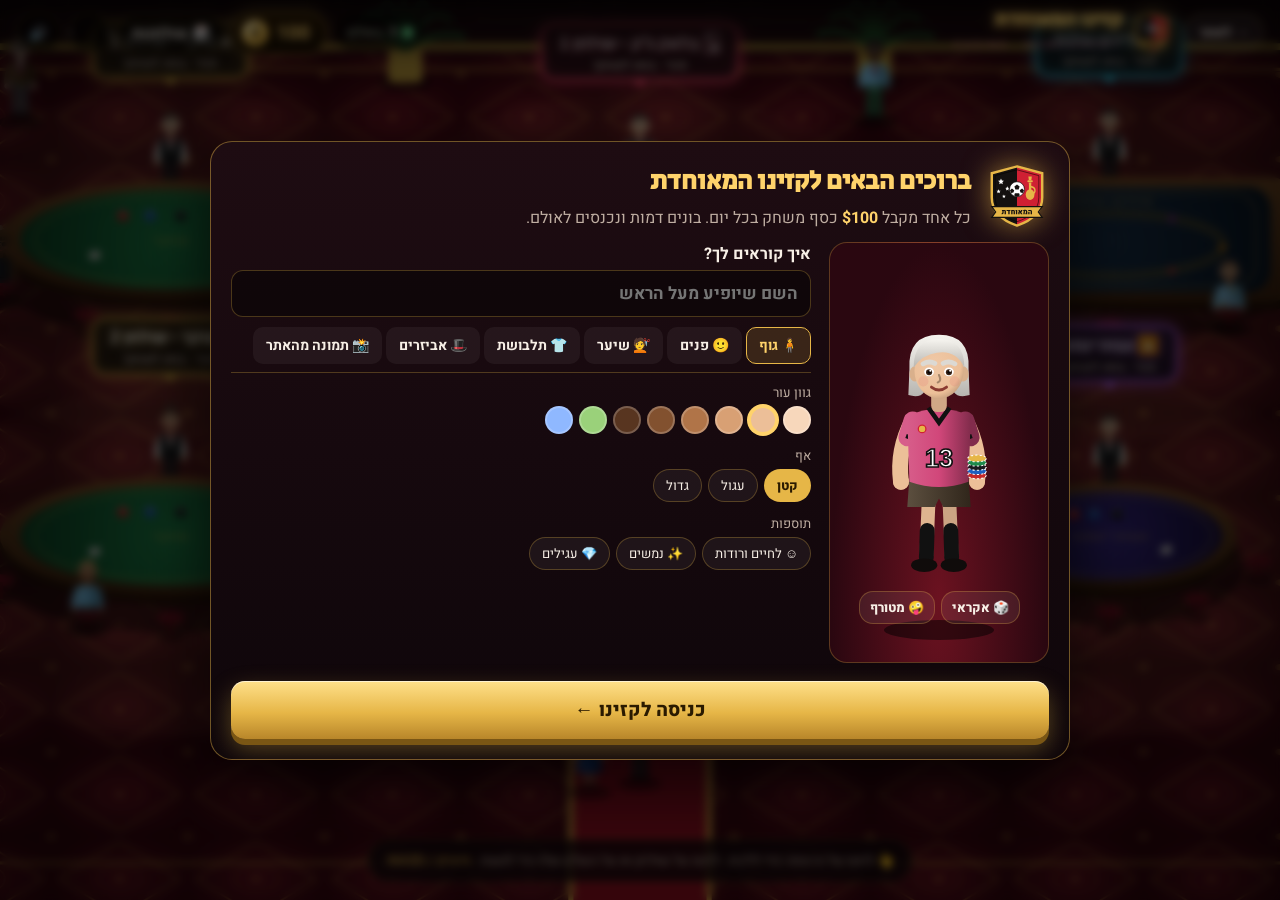
==== casino.html @ d32bead6 "Casino: live table chat and instant refill when money runs out" ====
<!doctype html>
<html lang="he" dir="rtl">
  <head>
    <meta charset="UTF-8" />
    <meta name="viewport" content="width=device-width, initial-scale=1.0, viewport-fit=cover" />
    <title>קזינו המאוחדת 🎰</title>
    <meta name="description" content="הקזינו הווירטואלי של המאוחדת — פוקר, בלאק ג'ק, גבוה־נמוך ומירוץ גולות עם חברים. כסף משחק בלבד." />
    <meta name="theme-color" content="#120608" />
    <link rel="icon" type="image/svg+xml" href="favicon.svg" />
    <link rel="preconnect" href="https://fonts.googleapis.com" />
    <link rel="preconnect" href="https://fonts.gstatic.com" crossorigin />
    <link
      href="https://fonts.googleapis.com/css2?family=Heebo:wght@400;600;800;900&family=Secular+One&display=swap"
      rel="stylesheet"
    />
    <link rel="stylesheet" href="casino/casino.css?v=5" />
  </head>
  <body>
    <canvas id="floor" aria-label="אולם הקזינו"></canvas>

    <header class="hud">
      <a class="hud-back" href="./" title="חזרה לאתר המאוחדת">→ <span>לאתר</span></a>
      <div class="hud-logo">
        <img src="favicon.svg" alt="" />
        <div><b>קזינו המאוחדת</b><small>CASINO · HAMEUHEDET</small></div>
      </div>
      <div class="hud-right">
        <span class="hud-online" id="online" title="מחוברים עכשיו לקזינו"><i></i><b>1</b><span> באולם</span></span>
        <button class="hud-wallet" id="walletBtn" title="הארנק שלי"><span class="coin">$</span><b id="cash">100</b></button>
        <button class="hud-btn" id="tablesBtn" title="רשימת השולחנות">🎲<span> שולחנות</span></button>
        <button class="hud-btn hud-me" id="meBtn" title="הדמות שלי"><img id="meAv" alt="" /></button>
        <button class="hud-btn" id="soundBtn" title="צלילים">🔊</button>
      </div>
    </header>

    <div class="net-banner" id="netBanner" hidden>
      📡 אין חיבור לשרת המשותף כרגע — אפשר לשחק לבד מול המחשב. מנסים שוב ברקע…
    </div>

    <div class="hint" id="hint">
      👆 לחצו על הרצפה כדי ללכת · לחצו על שולחן או על השלט שלו כדי לגשת · <span class="kb">חיצים / WASD</span>
    </div>

    <section class="sheet" id="tableCard" hidden aria-live="polite"></section>
    <div class="drawer" id="tablesDrawer" hidden></div>
    <div class="modal" id="profile" hidden></div>
    <div id="toasts"></div>

    <div class="loading" id="loading">
      <img src="favicon.svg" alt="" />
      <b>פותחים את דלתות הקזינו…</b>
    </div>

    <noscript><p class="nojs">הקזינו צריך JavaScript כדי לעבוד.</p></noscript>

    <script src="casino/core.js?v=5"></script>
    <script src="casino/avatar.js?v=5"></script>
    <script src="casino/table.js?v=5"></script>
    <script src="casino/games/bj.js?v=5"></script>
    <script src="casino/games/hilo.js?v=5"></script>
    <script src="casino/games/race.js?v=5"></script>
    <script src="casino/games/poker.js?v=5"></script>
    <script src="casino/floor.js?v=5"></script>
  </body>
</html>
---- casino/casino.css ----
/* =====================================================================
   קזינו המאוחדת — עיצוב
   ===================================================================== */
:root {
  --gold: #e6b647;
  --gold-2: #ffd36b;
  --red: #cf2033;
  --bg: #0b0507;
  --glass: rgba(18, 8, 12, 0.82);
  --line: rgba(230, 182, 71, 0.28);
  --txt: #f7efe6;
  --dim: #bfaea2;
  --green: #7dffa8;
}
* {
  box-sizing: border-box;
}
[hidden] {
  display: none !important;
}
html,
body {
  margin: 0;
  height: 100%;
  overflow: hidden;
  background: var(--bg);
  color: var(--txt);
  font-family: Heebo, -apple-system, "Segoe UI", Arial, sans-serif;
  -webkit-font-smoothing: antialiased;
  -webkit-tap-highlight-color: transparent;
}
button {
  font-family: inherit;
  color: inherit;
  cursor: pointer;
}
button:disabled {
  cursor: not-allowed;
  opacity: 0.45;
}
a {
  color: inherit;
  text-decoration: none;
}
#floor {
  position: fixed;
  inset: 0;
  display: block;
  touch-action: none;
}
.display {
  font-family: "Secular One", Heebo, sans-serif;
}

/* ===================== כפתורים ===================== */
.btn {
  border: 0;
  border-radius: 14px;
  padding: 12px 20px;
  font-weight: 800;
  font-size: 16px;
  display: inline-flex;
  flex-direction: column;
  align-items: center;
  justify-content: center;
  gap: 2px;
  transition:
    transform 0.12s,
    box-shadow 0.2s,
    background 0.2s;
}
.btn small {
  font-weight: 400;
  font-size: 12px;
  opacity: 0.8;
}
.btn:not(:disabled):hover {
  transform: translateY(-2px);
}
.btn:not(:disabled):active {
  transform: translateY(1px) scale(0.98);
}
.btn.gold {
  color: #2a1a00;
  background: linear-gradient(180deg, #ffe08a, #e6b647 55%, #b8862a);
  box-shadow:
    0 6px 0 #7a5614,
    0 10px 24px rgba(230, 182, 71, 0.35),
    inset 0 1px 0 rgba(255, 255, 255, 0.6);
}
.btn.gold:not(:disabled):active {
  box-shadow: 0 2px 0 #7a5614;
}
.btn.ghost {
  background: rgba(255, 255, 255, 0.07);
  border: 1px solid var(--line);
}
.btn.ghost:hover {
  background: rgba(255, 255, 255, 0.12);
}
.btn.act {
  min-width: 110px;
  color: #fff;
  background: linear-gradient(180deg, #a3162a, #6d0c19);
  box-shadow:
    0 5px 0 #3f050d,
    inset 0 1px 0 rgba(255, 255, 255, 0.25);
}
.btn.act.sel {
  outline: 3px solid var(--gold-2);
}
.btn.big {
  font-size: 19px;
  padding: 15px 34px;
}
.link {
  background: none;
  border: 0;
  color: var(--gold);
  font-weight: 700;
  text-decoration: underline;
  padding: 4px;
}

/* ===================== סרגל עליון ===================== */
.hud {
  position: fixed;
  top: 0;
  inset-inline: 0;
  z-index: 20;
  display: flex;
  align-items: center;
  gap: 12px;
  padding: 10px 16px;
  padding-top: max(10px, env(safe-area-inset-top));
  background: linear-gradient(180deg, rgba(10, 4, 6, 0.92), rgba(10, 4, 6, 0));
  pointer-events: none;
}
.hud > * {
  pointer-events: auto;
}
.hud-back {
  padding: 8px 14px;
  border-radius: 999px;
  background: rgba(255, 255, 255, 0.07);
  border: 1px solid var(--line);
  font-weight: 700;
  font-size: 14px;
  white-space: nowrap;
}
.hud-logo {
  display: flex;
  align-items: center;
  gap: 10px;
}
.hud-logo img {
  width: 40px;
  height: 40px;
  filter: drop-shadow(0 0 10px rgba(230, 182, 71, 0.5));
}
.hud-logo b {
  display: block;
  font-family: "Secular One", Heebo, sans-serif;
  font-size: 21px;
  color: var(--gold-2);
  text-shadow: 0 0 14px rgba(255, 190, 70, 0.6);
  line-height: 1;
}
.hud-logo small {
  font-size: 10px;
  letter-spacing: 3px;
  color: #ff8fa3;
}
.hud-right {
  margin-inline-start: auto;
  display: flex;
  align-items: center;
  gap: 8px;
}
.hud-online {
  display: flex;
  align-items: center;
  gap: 6px;
  font-size: 14px;
  color: var(--dim);
  padding: 7px 12px;
  border-radius: 999px;
  background: rgba(0, 0, 0, 0.5);
}
.hud-online i {
  width: 9px;
  height: 9px;
  border-radius: 50%;
  background: var(--green);
  box-shadow: 0 0 10px var(--green);
  animation: blink 2s infinite;
}
.hud-online b {
  color: var(--txt);
}
.hud-wallet {
  display: flex;
  align-items: center;
  gap: 8px;
  padding: 6px 16px 6px 8px;
  border-radius: 999px;
  border: 1px solid rgba(230, 182, 71, 0.6);
  background: linear-gradient(180deg, #2b1a05, #170d02);
  box-shadow: 0 0 18px rgba(230, 182, 71, 0.25);
  font-size: 19px;
  font-weight: 900;
  color: var(--gold-2);
  direction: ltr;
}
.hud-wallet .coin {
  width: 28px;
  height: 28px;
  border-radius: 50%;
  display: grid;
  place-items: center;
  background: radial-gradient(circle at 35% 30%, #fff1b8, #e6b647 55%, #9c6f17);
  color: #4a3000;
  font-size: 15px;
  box-shadow: inset 0 0 0 2px rgba(122, 86, 20, 0.6);
}
.hud-btn {
  height: 40px;
  min-width: 40px;
  padding: 0 12px;
  border-radius: 999px;
  border: 1px solid var(--line);
  background: rgba(0, 0, 0, 0.5);
  font-size: 15px;
  font-weight: 700;
  display: flex;
  align-items: center;
  gap: 4px;
}
.hud-me {
  padding: 0;
  width: 42px;
  overflow: hidden;
  justify-content: center;
}
.hud-me img {
  width: 40px;
  height: 80px;
  margin-top: 38px;
}
body.at-table .hud,
body.at-table .hint,
body.at-table .net-banner {
  display: none;
}

.hint {
  position: fixed;
  bottom: max(18px, env(safe-area-inset-bottom));
  left: 50%;
  transform: translateX(-50%);
  z-index: 10;
  padding: 10px 18px;
  border-radius: 999px;
  background: var(--glass);
  border: 1px solid var(--line);
  font-size: 14px;
  color: var(--dim);
  white-space: nowrap;
  max-width: calc(100% - 24px);
  overflow: hidden;
  text-overflow: ellipsis;
  transition: 0.5s;
  pointer-events: none;
}
.hint.gone {
  opacity: 0;
  transform: translate(-50%, 20px);
}
.hint .kb {
  color: var(--gold);
}
.net-banner {
  position: fixed;
  top: 70px;
  left: 50%;
  transform: translateX(-50%);
  z-index: 15;
  padding: 8px 16px;
  border-radius: 12px;
  background: rgba(80, 30, 0, 0.9);
  border: 1px solid #ffb24a;
  font-size: 13px;
  max-width: calc(100% - 24px);
  text-align: center;
}

/* ===================== כרטיס שולחן ===================== */
.sheet {
  position: fixed;
  z-index: 30;
  left: 50%;
  bottom: 14px;
  width: min(500px, calc(100% - 20px));
  max-height: calc(100% - 90px);
  overflow: auto;
  transform: translate(-50%, 30px);
  opacity: 0;
  transition: 0.25s;
  padding: 20px;
  border-radius: 22px;
  background:
    radial-gradient(circle at 80% 0%, rgba(207, 32, 51, 0.25), transparent 60%),
    linear-gradient(180deg, rgba(30, 12, 18, 0.97), rgba(14, 6, 10, 0.97));
  border: 1px solid rgba(230, 182, 71, 0.45);
  box-shadow:
    0 30px 70px rgba(0, 0, 0, 0.7),
    0 0 40px rgba(230, 182, 71, 0.12);
}
.sheet.on {
  transform: translate(-50%, 0);
  opacity: 1;
}
.sheet-x {
  position: absolute;
  top: 12px;
  inset-inline-end: 12px;
  width: 34px;
  height: 34px;
  border-radius: 50%;
  border: 1px solid var(--line);
  background: rgba(255, 255, 255, 0.06);
}
.sheet-head {
  display: flex;
  gap: 14px;
  align-items: center;
  padding-inline-end: 40px;
}
.sheet-ic {
  font-size: 34px;
  width: 62px;
  height: 62px;
  flex: none;
  border-radius: 16px;
  display: grid;
  place-items: center;
  background: rgba(0, 0, 0, 0.45);
  border: 2px solid var(--c);
  box-shadow: 0 0 18px var(--c);
}
.sheet-head h3 {
  margin: 0;
  font-family: "Secular One", Heebo, sans-serif;
  font-size: 23px;
  color: var(--gold-2);
}
.sheet-head p {
  margin: 4px 0 0;
  color: var(--dim);
  font-size: 14px;
}
.sheet-status {
  margin: 14px 0;
  padding: 9px 12px;
  border-radius: 12px;
  background: rgba(255, 255, 255, 0.05);
  font-size: 14px;
  color: var(--dim);
}
.sheet-status.live {
  color: var(--green);
  background: rgba(125, 255, 168, 0.08);
}
.buyin {
  display: grid;
  gap: 6px;
  text-align: center;
}
.buyin > span {
  font-weight: 700;
}
.buyin small {
  color: var(--dim);
}
.amt-big {
  font-size: 40px;
  font-weight: 900;
  color: var(--gold-2);
  direction: ltr;
  text-shadow: 0 0 20px rgba(255, 190, 70, 0.4);
}
input[type="range"] {
  width: 100%;
  accent-color: var(--gold);
  height: 28px;
}
.sheet-btns {
  margin-top: 14px;
  display: grid;
  grid-template-columns: 1fr 1fr;
  gap: 10px;
}
.sheet-empty {
  text-align: center;
  padding: 18px;
  font-size: 17px;
  line-height: 1.6;
}
.sheet-rules,
.rules ul {
  font-size: 14px;
  line-height: 1.6;
  color: var(--dim);
}
.sheet-rules ul,
.rules ul {
  padding-inline-start: 18px;
  margin: 6px 0;
}
.sheet-rules b,
.rules b {
  color: var(--txt);
}

/* ===================== רשימת שולחנות ===================== */
.drawer,
.modal {
  position: fixed;
  inset: 0;
  z-index: 40;
  display: grid;
  place-items: center;
  padding: 16px;
  background: rgba(0, 0, 0, 0.6);
  backdrop-filter: blur(4px);
}
.drawer-card,
.modal-card {
  width: min(520px, 100%);
  max-height: 100%;
  overflow: auto;
  padding: 20px;
  border-radius: 22px;
  background: linear-gradient(180deg, #1e0c12, #0e060a);
  border: 1px solid rgba(230, 182, 71, 0.45);
  box-shadow: 0 30px 70px rgba(0, 0, 0, 0.7);
  position: relative;
}
.drawer-head {
  display: flex;
  justify-content: space-between;
  align-items: center;
  margin-bottom: 8px;
}
.drawer-head h3 {
  margin: 0;
  font-family: "Secular One", Heebo, sans-serif;
  color: var(--gold-2);
}
.drawer-head .sheet-x {
  position: static;
}
.tbl-row {
  width: 100%;
  display: flex;
  align-items: center;
  gap: 12px;
  margin-top: 8px;
  padding: 12px;
  text-align: start;
  border-radius: 14px;
  border: 1px solid rgba(255, 255, 255, 0.08);
  border-inline-start: 4px solid var(--c);
  background: rgba(255, 255, 255, 0.04);
}
.tbl-row:hover {
  background: rgba(255, 255, 255, 0.09);
}
.tbl-row .ic {
  font-size: 26px;
}
.tbl-row b {
  display: block;
}
.tbl-row small {
  color: var(--dim);
}
.tbl-row small.live {
  color: var(--green);
}
.tbl-row .go {
  margin-inline-start: auto;
  color: var(--gold);
  font-size: 20px;
}

/* ===================== פרופיל ===================== */
.modal-card {
  width: min(680px, 100%);
}
.modal-card h2 {
  margin: 0 0 6px;
  font-family: "Secular One", Heebo, sans-serif;
  color: var(--gold-2);
  font-size: 26px;
}
.pf-hero {
  display: flex;
  gap: 14px;
  align-items: center;
  margin-bottom: 10px;
}
.pf-hero img {
  width: 64px;
  filter: drop-shadow(0 0 14px rgba(230, 182, 71, 0.6));
}
.pf-hero p {
  margin: 0;
  color: var(--dim);
}
.pf-hero b {
  color: var(--gold-2);
}
.pf-grid {
  display: grid;
  grid-template-columns: 170px 1fr;
  gap: 18px;
  margin: 12px 0 18px;
}
.pf-prev {
  position: relative;
  border-radius: 18px;
  background: radial-gradient(ellipse at 50% 85%, #6b1220, #2a0710 70%);
  border: 1px solid var(--line);
  display: grid;
  place-items: center;
  padding: 10px;
  min-height: 280px;
}
.pf-prev img {
  width: 120px;
  height: 240px;
  position: relative;
  z-index: 1;
  animation: breathe 3s ease-in-out infinite;
}
.pf-floor {
  position: absolute;
  bottom: 22px;
  width: 110px;
  height: 20px;
  border-radius: 50%;
  background: rgba(0, 0, 0, 0.5);
}
.pf-opts {
  display: grid;
  gap: 10px;
  align-content: start;
}
.pf-name {
  display: grid;
  gap: 4px;
  font-weight: 700;
}
.pf-name input {
  font: inherit;
  font-size: 17px;
  padding: 10px 12px;
  border-radius: 12px;
  border: 1px solid var(--line);
  background: rgba(0, 0, 0, 0.4);
  color: var(--txt);
}
.pf-name input.err {
  border-color: #ff4d6d;
  box-shadow: 0 0 0 3px rgba(255, 77, 109, 0.25);
}
.pf-row {
  display: grid;
  gap: 4px;
}
.pf-row > span {
  font-size: 13px;
  color: var(--dim);
}
.sw {
  display: flex;
  flex-wrap: wrap;
  gap: 6px;
}
.sw button {
  width: 28px;
  height: 28px;
  border-radius: 50%;
  border: 2px solid rgba(255, 255, 255, 0.2);
  background: var(--c);
}
.sw button.on {
  border-color: var(--gold-2);
  box-shadow: 0 0 0 2px var(--gold-2);
}
.seg {
  display: flex;
  flex-wrap: wrap;
  gap: 6px;
}
.seg button {
  padding: 6px 12px;
  border-radius: 999px;
  border: 1px solid var(--line);
  background: rgba(255, 255, 255, 0.05);
  font-size: 13px;
}
.seg button.on {
  background: var(--gold);
  color: #2a1a00;
  font-weight: 800;
}
.pf-go {
  width: 100%;
}
.pf-card {
  width: min(860px, 100%);
}
.pf-card .pf-grid {
  grid-template-columns: 220px 1fr;
}
.pf-prev {
  align-content: center;
  gap: 10px;
}
.pf-prev img {
  width: 150px;
  height: 300px;
}
.pf-rands {
  position: relative;
  z-index: 2;
  display: flex;
  gap: 6px;
}
.pf-rands .btn {
  padding: 6px 10px;
  font-size: 13px;
}
.pf-tabs {
  display: flex;
  flex-wrap: wrap;
  gap: 4px;
  border-bottom: 1px solid var(--line);
  padding-bottom: 8px;
}
.pf-tabs button {
  padding: 7px 12px;
  border-radius: 10px;
  border: 1px solid transparent;
  background: rgba(255, 255, 255, 0.05);
  font-weight: 700;
  font-size: 14px;
}
.pf-tabs button.on {
  border-color: var(--gold);
  background: rgba(230, 182, 71, 0.16);
  color: var(--gold-2);
}
.pf-pane {
  display: grid;
  gap: 12px;
  align-content: start;
  min-height: 280px;
  max-height: 46vh;
  overflow: auto;
  padding-inline-end: 4px;
}
.pf-num {
  width: 90px;
  font: inherit;
  font-size: 17px;
  padding: 6px 10px;
  border-radius: 10px;
  border: 1px solid var(--line);
  background: rgba(0, 0, 0, 0.4);
  color: var(--txt);
}
.pf-note {
  margin: 0;
  color: var(--dim);
  font-size: 13px;
}
.pf-photos {
  display: grid;
  grid-template-columns: repeat(auto-fill, minmax(86px, 1fr));
  gap: 8px;
}
.pf-ph {
  display: grid;
  justify-items: center;
  gap: 4px;
  padding: 6px;
  border-radius: 12px;
  border: 2px solid transparent;
  background: rgba(255, 255, 255, 0.05);
}
.pf-ph img,
.pf-ph .none {
  width: 64px;
  height: 72px;
  border-radius: 50%;
  object-fit: cover;
  display: grid;
  place-items: center;
  font-size: 34px;
  background: rgba(0, 0, 0, 0.3);
}
.pf-ph small {
  font-size: 12px;
  color: var(--dim);
  max-width: 100%;
  overflow: hidden;
  text-overflow: ellipsis;
  white-space: nowrap;
}
.pf-ph.on {
  border-color: var(--gold-2);
  background: rgba(230, 182, 71, 0.15);
}

/* ===================== הודעות ===================== */
#toasts {
  position: fixed;
  top: 76px;
  left: 50%;
  transform: translateX(-50%);
  z-index: 200;
  display: grid;
  gap: 8px;
  justify-items: center;
  pointer-events: none;
  width: min(440px, calc(100% - 20px));
}
.toast {
  padding: 12px 18px;
  border-radius: 14px;
  background: rgba(20, 10, 14, 0.95);
  border: 1px solid var(--line);
  box-shadow: 0 12px 30px rgba(0, 0, 0, 0.5);
  text-align: center;
  font-size: 15px;
  animation: toastIn 0.35s cubic-bezier(0.2, 1.4, 0.4, 1);
  transition: 0.4s;
}
.toast small {
  color: var(--dim);
}
.toast.win {
  border-color: var(--gold-2);
  background: linear-gradient(180deg, #3a2a05, #1d1302);
  color: var(--gold-2);
  font-size: 19px;
}
.toast.lose {
  border-color: rgba(255, 77, 109, 0.5);
}
.toast.out {
  opacity: 0;
  transform: translateY(-10px);
}

.loading {
  position: fixed;
  inset: 0;
  z-index: 300;
  display: grid;
  place-content: center;
  justify-items: center;
  gap: 14px;
  background: var(--bg);
  transition: 0.6s;
}
.loading img {
  width: 90px;
  animation: breathe 1.6s infinite;
}
.loading.gone {
  opacity: 0;
  visibility: hidden;
}
.nojs {
  position: fixed;
  inset: 0;
  display: grid;
  place-items: center;
}

/* =====================================================================
   מסך השולחן
   ===================================================================== */
.tview {
  position: fixed;
  inset: 0;
  z-index: 100;
  display: grid;
  grid-template-columns: 1fr 230px;
  grid-template-rows: auto auto 1fr auto;
  grid-template-areas:
    "top top"
    "say say"
    "stage side"
    "ctl ctl";
  background:
    radial-gradient(ellipse at 50% 120%, rgba(207, 32, 51, 0.35), transparent 60%),
    radial-gradient(ellipse at 50% -10%, rgba(230, 182, 71, 0.18), transparent 50%),
    linear-gradient(180deg, #1a070c, #0b0507);
  animation: fadeIn 0.4s;
}
.tv-bg {
  position: absolute;
  inset: 0;
  overflow: hidden;
  pointer-events: none;
}
.tv-lights {
  position: absolute;
  inset: 0;
  background:
    radial-gradient(circle at 12% 18%, rgba(255, 200, 120, 0.22) 0 2px, transparent 40px),
    radial-gradient(circle at 30% 8%, rgba(255, 120, 150, 0.2) 0 2px, transparent 50px),
    radial-gradient(circle at 70% 12%, rgba(255, 200, 120, 0.22) 0 2px, transparent 46px),
    radial-gradient(circle at 88% 22%, rgba(120, 200, 255, 0.18) 0 2px, transparent 50px),
    radial-gradient(circle at 50% 4%, rgba(255, 220, 160, 0.3) 0 3px, transparent 70px);
  animation: twinkle 5s ease-in-out infinite alternate;
}
.tv-crowd img {
  position: absolute;
  top: 9%;
  width: calc(70px * var(--s));
  height: calc(140px * var(--s));
  filter: blur(1.6px) brightness(0.55) saturate(0.8);
  animation: breathe 3.2s ease-in-out infinite;
  animation-delay: var(--d);
}
.tv-walker {
  position: absolute;
  top: 12%;
  width: 66px;
  height: 132px;
  filter: blur(1px) brightness(0.65);
  animation: walkAcross 26s linear infinite;
}
.tv-top {
  grid-area: top;
  position: relative;
  z-index: 5;
  display: flex;
  align-items: center;
  gap: 10px;
  padding: 10px 14px;
  padding-top: max(10px, env(safe-area-inset-top));
  background: linear-gradient(180deg, rgba(0, 0, 0, 0.7), rgba(0, 0, 0, 0));
}
.tv-btn {
  height: 40px;
  min-width: 40px;
  padding: 0 12px;
  border-radius: 999px;
  border: 1px solid var(--line);
  background: rgba(0, 0, 0, 0.5);
  font-weight: 800;
  font-size: 15px;
}
.tv-title {
  display: flex;
  align-items: center;
  gap: 10px;
}
.tv-ic {
  font-size: 28px;
}
.tv-title b {
  display: block;
  font-family: "Secular One", Heebo, sans-serif;
  font-size: 20px;
  color: var(--gold-2);
  line-height: 1.1;
}
.tv-title small {
  color: var(--dim);
  font-size: 12px;
}
.tv-net .net {
  font-size: 13px;
  padding: 6px 12px;
  border-radius: 999px;
  background: rgba(255, 255, 255, 0.06);
  white-space: nowrap;
}
.tv-net .net.ok {
  color: var(--green);
}
.tv-net .net.wait {
  color: var(--gold-2);
}
.tv-money {
  margin-inline-start: auto;
  display: flex;
  align-items: center;
  gap: 12px;
  padding: 4px 6px 4px 14px;
  border-radius: 999px;
  border: 1px solid rgba(230, 182, 71, 0.5);
  background: rgba(30, 18, 4, 0.8);
}
.tv-money div {
  display: grid;
  line-height: 1.1;
  text-align: center;
}
.tv-money small {
  font-size: 10px;
  color: var(--dim);
}
.tv-money b {
  color: var(--gold-2);
  font-size: 17px;
  direction: ltr;
}
.tv-topup {
  height: 32px;
  min-width: 32px;
  padding: 0;
  font-size: 20px;
  color: var(--gold-2);
}
.tv-stage {
  grid-area: stage;
  position: relative;
  overflow: hidden;
  min-height: 0;
}
.scene {
  position: absolute;
  top: 50%;
  left: 50%;
  transform-origin: center;
}
.tv-side {
  grid-area: side;
  position: relative;
  z-index: 3;
  margin: 8px 0 8px 10px;
  padding: 12px;
  border-radius: 16px;
  background: rgba(0, 0, 0, 0.42);
  border: 1px solid rgba(255, 255, 255, 0.07);
  overflow: auto;
  font-size: 13px;
}
.tv-side h4 {
  margin: 4px 0 8px;
  color: var(--gold);
  font-size: 12px;
  letter-spacing: 1px;
}
.person {
  display: flex;
  align-items: center;
  gap: 8px;
  padding: 4px 6px;
  border-radius: 10px;
}
.person.me {
  background: rgba(230, 182, 71, 0.12);
}
.person img {
  width: 26px;
  height: 52px;
  margin: -12px 0 -14px;
  object-fit: cover;
  object-position: top;
  height: 30px;
}
.person b {
  margin-inline-start: auto;
  color: var(--gold-2);
  direction: ltr;
}
.tv-log div {
  padding: 4px 0;
  color: var(--dim);
  border-bottom: 1px solid rgba(255, 255, 255, 0.05);
}
.tv-log div:first-child {
  color: var(--txt);
}
.tv-controls {
  grid-area: ctl;
  position: relative;
  z-index: 5;
  padding: 12px 14px;
  padding-bottom: max(12px, env(safe-area-inset-bottom));
  background: linear-gradient(0deg, rgba(0, 0, 0, 0.85), rgba(0, 0, 0, 0.55));
  border-top: 1px solid var(--line);
  min-height: 84px;
}
.tv-controls .ctl {
  display: none;
  flex-wrap: wrap;
  align-items: center;
  justify-content: center;
  gap: 10px 14px;
}
.tv-controls[data-mode="bet"] .c-bet,
.tv-controls[data-mode="play"] .c-play,
.tv-controls[data-mode="wait"] .c-wait,
.tv-controls[data-mode="idle"] .c-idle {
  display: flex;
  animation: fadeUp 0.25s;
}
.ctl-info {
  font-size: 15px;
  color: var(--dim);
}
.ctl[data-hint]::before {
  content: attr(data-hint);
  flex-basis: 100%;
  text-align: center;
  color: var(--gold-2);
  font-weight: 800;
  font-size: 16px;
}
.ctl-info b {
  color: var(--gold-2);
  font-size: 18px;
}
.ctl-info small {
  color: var(--dim);
}
.ctl-info .warn {
  color: #ff8fa3;
}
.ctl-btns {
  display: flex;
  flex-wrap: wrap;
  gap: 10px;
  justify-content: center;
}
.wait-txt {
  color: var(--dim);
  font-size: 16px;
  text-align: center;
}
.chip-bar {
  display: flex;
  gap: 8px;
}
.chip-btn {
  width: 52px;
  height: 52px;
  border-radius: 50%;
  border: 0;
  padding: 0;
  background:
    radial-gradient(circle, var(--c) 0 52%, transparent 53%),
    repeating-conic-gradient(var(--c) 0 20deg, #fff 20deg 40deg);
  box-shadow:
    0 4px 0 rgba(0, 0, 0, 0.5),
    0 0 0 2px rgba(0, 0, 0, 0.35),
    inset 0 0 0 3px rgba(0, 0, 0, 0.15);
  transition: transform 0.12s;
}
.chip-btn span {
  display: grid;
  place-items: center;
  width: 34px;
  height: 34px;
  margin: auto;
  border-radius: 50%;
  border: 2px dashed rgba(255, 255, 255, 0.65);
  font-weight: 900;
  font-size: 14px;
  color: #fff;
  text-shadow: 0 1px 2px #000;
}
.chip-btn[data-v="1"] span {
  color: #222;
  text-shadow: none;
  border-color: rgba(0, 0, 0, 0.35);
}
.chip-btn:hover {
  transform: translateY(-4px) rotate(-8deg);
}
.chip-btn:active {
  transform: translateY(1px) scale(0.95);
}
.tv-overlay {
  position: absolute;
  inset: 0;
  z-index: 50;
  display: grid;
  place-items: center;
  padding: 16px;
  background: rgba(0, 0, 0, 0.6);
}
.tv-dialog {
  width: min(440px, 100%);
  max-height: 100%;
  overflow: auto;
  padding: 20px;
  border-radius: 20px;
  background: linear-gradient(180deg, #1e0c12, #0e060a);
  border: 1px solid rgba(230, 182, 71, 0.45);
  text-align: center;
}
.tv-dialog.rules {
  text-align: start;
}
.tv-dialog h3 {
  margin: 0 0 8px;
  font-family: "Secular One", Heebo, sans-serif;
  color: var(--gold-2);
}
.tv-dialog p {
  color: var(--dim);
  margin: 0;
}
.tv-dialog-row {
  display: flex;
  gap: 10px;
  justify-content: center;
  margin-top: 14px;
}

/* ===== הדילר ===== */
.dealer {
  position: absolute;
  left: 50%;
  top: -2%;
  z-index: 1;
  transform: translateX(-50%);
  width: 124px;
}
.dealer img {
  width: 124px;
  height: 248px;
  display: block;
  filter: drop-shadow(0 10px 20px rgba(0, 0, 0, 0.6));
  animation: breathe 3.4s ease-in-out infinite;
  transform-origin: bottom center;
}
.dealer.move img {
  animation: dealMove 0.35s ease-out;
}
/* הודעות הדילר — שורה משלהן מעל השולחן, כדי שלא יסתירו קלפים או שחקנים */
.tv-say {
  grid-area: say;
  position: relative;
  z-index: 5;
  display: flex;
  justify-content: center;
  align-items: center;
  gap: 8px;
  min-height: 40px;
  padding: 0 12px 4px;
}
.tv-say-av {
  width: 30px;
  height: 30px;
  object-fit: cover;
  object-position: 50% 8%;
  border-radius: 50%;
  border: 2px solid var(--gold);
  background: #2a0e14;
}
.dealer-say {
  max-width: min(720px, calc(100% - 50px));
  padding: 7px 16px;
  border-radius: 999px;
  background: #fff8e8;
  color: #2a1a00;
  font-weight: 800;
  font-size: 15px;
  line-height: 1.35;
  box-shadow: 0 6px 18px rgba(0, 0, 0, 0.45);
  opacity: 0.55;
}
.dealer-say:empty {
  visibility: hidden;
}
.dealer-say.pop {
  animation: sayStay 0.45s cubic-bezier(0.2, 1.5, 0.4, 1) forwards;
}
@keyframes sayStay {
  from {
    opacity: 0;
    transform: scale(0.85);
  }
  to {
    opacity: 1;
    transform: none;
  }
}
.shoe {
  position: absolute;
  top: 12%;
  left: 74%;
  z-index: 3;
  width: 72px;
  height: 64px;
  border-radius: 8px 8px 14px 14px;
  background: linear-gradient(180deg, #2a2a30, #0f0f12);
  box-shadow:
    0 8px 18px rgba(0, 0, 0, 0.5),
    inset 0 0 0 2px rgba(230, 182, 71, 0.5);
}
.shoe i {
  position: absolute;
  top: 8px;
  left: 10px;
  width: 50px;
  height: 36px;
  border-radius: 4px;
  background: repeating-linear-gradient(45deg, #9b1022 0 4px, #c9283a 4px 8px);
  border: 2px solid #fff;
}
.shoe i:nth-child(2) {
  top: 12px;
}
.shoe i:nth-child(3) {
  top: 16px;
}
.g-race .shoe,
.g-race .dealer {
  display: none;
}

/* ===== הבד ===== */
.felt {
  position: absolute;
  z-index: 2;
  border: 18px solid #5a3417;
  background: radial-gradient(ellipse at 50% 30%, #24a85c, #0e5a30 55%, #08331b);
  box-shadow:
    0 0 0 3px #c9a43f,
    0 0 0 6px #2a1408,
    0 30px 60px rgba(0, 0, 0, 0.6),
    inset 0 0 60px rgba(0, 0, 0, 0.45),
    inset 0 0 0 3px rgba(230, 182, 71, 0.35);
}
.felt-print {
  position: absolute;
  left: 50%;
  transform: translateX(-50%);
  text-align: center;
  color: rgba(255, 220, 140, 0.32);
  white-space: nowrap;
  pointer-events: none;
}
.felt-print b {
  display: block;
  font-family: "Secular One", Heebo, sans-serif;
  font-size: 26px;
  letter-spacing: 3px;
}
.felt-print span {
  font-size: 15px;
}
.felt::after {
  content: "";
  position: absolute;
  inset: 0;
  background: url("../favicon.svg") center 62% / 110px no-repeat;
  opacity: 0.07;
  pointer-events: none;
}
.bj-felt {
  left: 3%;
  right: 3%;
  top: 25%;
  height: 74%;
  border-top-width: 10px;
  border-radius: 6px 6px 50% 50% / 6px 6px 100% 100%;
}
.bj-felt .felt-print {
  top: 34%;
}
.pk-felt {
  left: 5%;
  right: 5%;
  top: 22%;
  bottom: 13%;
  border-radius: 999px;
}
.pk-felt .felt-print {
  top: 62%;
}
.hilo-felt {
  left: 8%;
  right: 8%;
  top: 24%;
  bottom: 10%;
  border-radius: 50%;
  background: radial-gradient(ellipse at 50% 30%, #5a44c8, #2b1d7a 55%, #150d40);
}
.hilo-felt .felt-print {
  top: 49%;
}
.race-felt {
  left: 3%;
  right: 3%;
  top: 6%;
  bottom: 24%;
  border-radius: 26px;
  border-width: 14px;
  background: #1a0f08;
  overflow: hidden;
}
.race-felt::after {
  display: none;
}
.race-cv {
  width: 100%;
  height: 100%;
  display: block;
}
.race-hist {
  position: absolute;
  bottom: 8px;
  left: 50%;
  transform: translateX(-50%);
  display: flex;
  gap: 5px;
  align-items: center;
  padding: 4px 10px;
  border-radius: 999px;
  background: rgba(0, 0, 0, 0.6);
  font-size: 12px;
  color: var(--dim);
}
.race-hist:empty {
  display: none;
}
.race-hist i {
  width: 13px;
  height: 13px;
  border-radius: 50%;
  background: radial-gradient(circle at 35% 30%, #fff, var(--m) 40%);
}
.portrait .bj-felt {
  top: 22%;
  height: 72%;
  left: 2%;
  right: 2%;
}
.portrait .pk-felt {
  top: 20%;
  bottom: 18%;
  left: 7%;
  right: 7%;
  border-radius: 46% / 30%;
}
.portrait .race-felt {
  bottom: 30%;
}
.portrait .hilo-felt {
  top: 22%;
  bottom: 14%;
  left: 4%;
  right: 4%;
}

/* ===== קלפים ===== */
.cards {
  display: flex;
  direction: ltr;
  perspective: 900px;
}
.pc {
  position: relative;
  width: 64px;
  height: 90px;
  flex: none;
}
.pc + .pc {
  margin-left: -28px;
}
.pc-in {
  position: absolute;
  inset: 0;
  transform-style: preserve-3d;
  transform: rotateY(180deg);
  transition: transform 0.5s cubic-bezier(0.3, 1.3, 0.5, 1);
}
.pc.up .pc-in {
  transform: none;
}
.pc-f,
.pc-b {
  position: absolute;
  inset: 0;
  border-radius: 7px;
  backface-visibility: hidden;
  -webkit-backface-visibility: hidden;
  box-shadow:
    0 4px 10px rgba(0, 0, 0, 0.45),
    0 0 0 1px rgba(0, 0, 0, 0.2);
}
.pc-f {
  background: linear-gradient(160deg, #fff, #f1ece2);
  color: #15151a;
}
.pc.red .pc-f {
  color: #c8102e;
}
.pc-b {
  transform: rotateY(180deg);
  background:
    radial-gradient(circle, rgba(230, 182, 71, 0.9) 0 7px, transparent 8px),
    repeating-linear-gradient(45deg, #8f0f20 0 5px, #b51c30 5px 10px);
  border: 3px solid #fff;
}
.ci {
  position: absolute;
  top: 4px;
  left: 6px;
  display: flex;
  flex-direction: column;
  align-items: center;
  font-weight: 900;
  font-size: 18px;
  line-height: 1;
}
.ci i {
  font-style: normal;
  font-size: 14px;
}
.ci.b {
  top: auto;
  left: auto;
  bottom: 4px;
  right: 6px;
  transform: rotate(180deg);
}
.cs {
  position: absolute;
  inset: 0;
  display: grid;
  place-items: center;
  font-size: 34px;
}
.pc.fly {
  animation: fly 0.5s cubic-bezier(0.2, 0.8, 0.3, 1) both;
}
.pc.hl .pc-f {
  box-shadow:
    0 0 0 3px var(--gold-2),
    0 0 20px var(--gold-2);
}
.cards.big .pc {
  width: 96px;
  height: 134px;
}
.cards.big .ci {
  font-size: 24px;
}
.cards.big .cs {
  font-size: 54px;
}
.cards.big .pc + .pc {
  margin-left: 8px;
}

/* ===== מושבים ===== */
.seat {
  position: absolute;
  z-index: 4;
  transform: translate(-50%, -50%);
  width: 120px;
  display: flex;
  flex-direction: column;
  align-items: center;
  transition: opacity 0.3s;
}
.seat-av {
  position: relative;
  width: 68px;
  height: 68px;
  border-radius: 50%;
  overflow: visible;
}
.seat-av::before {
  content: "";
  position: absolute;
  inset: 0;
  border-radius: 50%;
  background: radial-gradient(circle at 50% 30%, #4a1a24, #1a080c);
  border: 3px solid rgba(230, 182, 71, 0.7);
  box-shadow: 0 6px 16px rgba(0, 0, 0, 0.6);
}
.seat-av img {
  position: absolute;
  left: 50%;
  top: 3px;
  width: 62px;
  height: 124px;
  transform: translateX(-50%);
  clip-path: inset(0 0 50% 0 round 0 0 30px 30px);
  animation: breathe 3.5s ease-in-out infinite;
}
.seat-av .ring {
  position: absolute;
  inset: -6px;
  width: 80px;
  height: 80px;
  transform: rotate(-90deg);
  pointer-events: none;
}
.seat-av .ring circle {
  fill: none;
  stroke: var(--gold-2);
  stroke-width: 3.5;
  stroke-dasharray: 125.7;
  stroke-dashoffset: 125.7;
  stroke-linecap: round;
}
.seat-av .ring.run circle {
  animation: ring linear forwards;
  animation-duration: inherit;
}
.seat-plate {
  margin-top: -6px;
  position: relative;
  z-index: 1;
  min-width: 96px;
  padding: 4px 10px;
  border-radius: 12px;
  text-align: center;
  background: rgba(8, 4, 6, 0.88);
  border: 1px solid rgba(230, 182, 71, 0.4);
  line-height: 1.15;
}
.seat-plate .nm {
  display: block;
  font-size: 13px;
  max-width: 110px;
  overflow: hidden;
  text-overflow: ellipsis;
  white-space: nowrap;
}
.seat-plate .stk {
  font-size: 13px;
  font-weight: 800;
  color: var(--gold-2);
  direction: ltr;
  display: inline-block;
}
.seat.empty {
  opacity: 0.4;
}
.seat.empty .seat-av::before {
  border-style: dashed;
  background: rgba(0, 0, 0, 0.35);
}
.seat.empty .seat-av img,
.seat.empty .bj-spot {
  display: none;
}
.seat.empty .seat-plate {
  background: transparent;
  border-color: transparent;
}
.seat.me .seat-av::before {
  border-color: var(--gold-2);
  box-shadow:
    0 0 0 3px rgba(255, 211, 107, 0.25),
    0 0 22px rgba(255, 211, 107, 0.45);
}
.seat.me .seat-plate {
  border-color: var(--gold-2);
}
.seat.turn .seat-av::before {
  animation: turnGlow 1s ease-in-out infinite alternate;
}
.seat.out {
  opacity: 0.5;
  filter: grayscale(0.7);
}
.seat.gone {
  opacity: 0.3;
}
.seat.won .seat-av::before {
  border-color: var(--gold-2);
  animation: winGlow 0.8s ease-in-out infinite alternate;
}
.seat.lost .seat-plate {
  border-color: rgba(255, 77, 109, 0.6);
}
.seat-say {
  position: absolute;
  bottom: calc(100% + 2px);
  z-index: 6;
  padding: 5px 11px;
  border-radius: 12px;
  background: #fff8e8;
  color: #2a1a00;
  font-weight: 800;
  font-size: 13px;
  white-space: nowrap;
  opacity: 0;
  pointer-events: none;
  box-shadow: 0 6px 14px rgba(0, 0, 0, 0.4);
}
.seat-say.pop {
  animation: say 2.8s forwards;
}
.chips {
  position: relative;
  display: inline-block;
  width: 38px;
  height: 52px;
}
.chips i {
  position: absolute;
  left: 0;
  bottom: calc(var(--i) * 4px + 16px);
  width: 38px;
  height: 14px;
  border-radius: 50%;
  background: var(--c);
  border: 2px dashed rgba(255, 255, 255, 0.75);
  box-shadow: 0 2px 0 rgba(0, 0, 0, 0.5);
  animation: chipDrop 0.3s backwards;
  animation-delay: calc(var(--i) * 0.03s);
}
.chips b {
  position: absolute;
  bottom: 0;
  left: 50%;
  transform: translateX(-50%);
  font-size: 12px;
  padding: 0 7px;
  border-radius: 8px;
  background: rgba(0, 0, 0, 0.7);
  color: var(--gold-2);
  white-space: nowrap;
  direction: ltr;
}

/* ===== בלאק ג'ק ===== */
.dealer-hand {
  position: absolute;
  top: 29%;
  left: 50%;
  transform: translateX(-50%);
  z-index: 3;
  display: flex;
  align-items: center;
  gap: 10px;
}
.dealer-hand .total,
.bj-hand .tot {
  min-width: 30px;
  padding: 2px 8px;
  border-radius: 999px;
  background: rgba(0, 0, 0, 0.75);
  color: #fff;
  font-weight: 900;
  font-size: 15px;
  text-align: center;
}
.dealer-hand .total:empty,
.bj-hand .tot:empty,
.bj-hand .res:empty {
  display: none;
}
.bj-spot {
  position: absolute;
  bottom: calc(100% - 4px);
  min-width: 46px;
  min-height: 46px;
  display: grid;
  place-items: center;
  border-radius: 50%;
  border: 2px solid rgba(255, 220, 140, 0.35);
}
.bj-hands {
  position: absolute;
  bottom: calc(100% + 48px);
  display: flex;
  gap: 14px;
}
.bj-hand {
  position: relative;
  display: flex;
  flex-direction: column;
  align-items: center;
  gap: 4px;
  padding: 4px;
  border-radius: 10px;
  transition: 0.2s;
}
.bj-hand .cards .pc + .pc {
  margin-left: -40px;
  margin-top: -6px;
}
.bj-hand.active {
  background: rgba(255, 211, 107, 0.16);
  box-shadow: 0 0 0 2px var(--gold-2);
}
.bj-hand .res {
  position: absolute;
  top: 30%;
  padding: 3px 10px;
  border-radius: 8px;
  font-weight: 900;
  font-size: 14px;
  background: #333;
  white-space: nowrap;
  animation: pop 0.4s;
}
.r-win .res,
.r-bj .res {
  background: linear-gradient(180deg, #ffe08a, #c9962a);
  color: #2a1a00;
}
.r-bust .res,
.r-lose .res {
  background: #8f0f20;
}
.r-push .res {
  background: #555;
}

/* ===== גבוה־נמוך ===== */
.hilo-mid {
  position: absolute;
  top: 31%;
  left: 50%;
  transform: translateX(-50%);
  z-index: 3;
  display: flex;
  align-items: center;
  gap: 36px;
}
.hilo-slot {
  position: relative;
  display: grid;
  justify-items: center;
  gap: 6px;
}
.hilo-slot small {
  color: rgba(255, 230, 180, 0.7);
  font-size: 13px;
}
.hl-ghost {
  width: 96px;
  height: 134px;
  border-radius: 9px;
  border: 3px dashed rgba(255, 230, 180, 0.35);
  display: grid;
  place-items: center;
}
.hl-ghost::after {
  content: "?";
  font-size: 50px;
  color: rgba(255, 230, 180, 0.35);
  font-weight: 900;
}
.hilo-arrows {
  display: grid;
  gap: 4px;
  font-size: 34px;
  color: var(--gold-2);
  text-shadow: 0 0 14px rgba(255, 190, 70, 0.7);
  animation: breathe 1.6s infinite;
}
.hilo-hist {
  position: absolute;
  top: 66%;
  left: 50%;
  transform: translateX(-50%);
  z-index: 3;
  display: flex;
  gap: 4px;
  direction: ltr;
}
.hilo-hist span {
  padding: 2px 6px;
  border-radius: 5px;
  background: #fff;
  color: #111;
  font-weight: 800;
  font-size: 12px;
}
.hilo-hist span.red {
  color: #c8102e;
}
.hilo-felt .felt-print {
  display: none;
}
.hilo-ladder {
  position: absolute;
  top: 59%;
  left: 50%;
  transform: translateX(-50%);
  z-index: 3;
  display: flex;
  gap: 10px;
  white-space: nowrap;
}
.hilo-ladder span {
  padding: 4px 12px;
  border-radius: 999px;
  background: rgba(0, 0, 0, 0.55);
  color: var(--gold-2);
  font-weight: 800;
  font-size: 14px;
}
.streak {
  position: absolute;
  top: -8px;
  inset-inline-end: -14px;
  font-style: normal;
  font-weight: 900;
  font-size: 13px;
  padding: 1px 6px;
  border-radius: 999px;
  background: #b3262e;
  color: #fff;
  animation: pop 0.4s;
}
.pk-hand.lose {
  color: var(--dim);
}
.pc.hl {
  transform: translateY(-8px);
  transition: transform 0.3s;
}
.btn.act small {
  color: var(--gold-2);
  opacity: 1;
  font-weight: 800;
}

/* ===== מירוץ ===== */
.g-race .seat-av {
  width: 56px;
  height: 56px;
}
.g-race .seat-av img {
  width: 52px;
  height: 104px;
}
.g-race .seat-av .ring {
  display: none;
}
.g-race .seat {
  width: 100px;
}
.race-bets {
  display: flex;
  flex-wrap: wrap;
  justify-content: center;
  gap: 3px;
  margin-top: 3px;
  max-width: 110px;
}
.race-bets span {
  font-size: 11px;
  font-weight: 800;
  padding: 1px 6px;
  border-radius: 999px;
  background: var(--m);
  color: #fff;
  text-shadow: 0 1px 2px #000;
  direction: ltr;
}
.race-bets span.w {
  outline: 2px solid var(--gold-2);
  animation: pop 0.5s;
}
.marble-btns {
  display: flex;
  flex-wrap: wrap;
  gap: 8px;
  justify-content: center;
}
.marble-btn {
  display: grid;
  grid-template-columns: auto auto;
  grid-template-areas: "dot name" "dot odd";
  align-items: center;
  gap: 0 8px;
  padding: 8px 14px 8px 10px;
  border-radius: 14px;
  border: 1px solid rgba(255, 255, 255, 0.12);
  background: rgba(255, 255, 255, 0.06);
  position: relative;
  text-align: start;
}
.marble-btn i {
  grid-area: dot;
  width: 30px;
  height: 30px;
  border-radius: 50%;
  background: radial-gradient(circle at 35% 30%, #fff, var(--m) 35%, #000 130%);
  box-shadow: 0 3px 8px rgba(0, 0, 0, 0.5);
}
.marble-btn span {
  grid-area: name;
  font-weight: 800;
  font-size: 14px;
}
.marble-btn small {
  grid-area: odd;
  color: var(--gold-2);
  font-size: 12px;
}
.marble-btn b {
  position: absolute;
  top: -8px;
  inset-inline-end: -6px;
  padding: 1px 6px;
  border-radius: 999px;
  background: var(--gold);
  color: #2a1a00;
  font-size: 11px;
  direction: ltr;
}
.marble-btn b:empty {
  display: none;
}
.marble-btn.sel {
  border-color: var(--m);
  box-shadow: 0 0 14px var(--m);
}
.marble-btn:not(:disabled):hover {
  background: rgba(255, 255, 255, 0.12);
}

/* ===== פוקר ===== */
.pk-board {
  position: absolute;
  top: 42%;
  left: 50%;
  transform: translate(-50%, -50%);
  z-index: 3;
  width: 368px;
  height: 90px;
}
.pk-slots {
  position: absolute;
  inset: 0;
  display: flex;
  gap: 12px;
  direction: ltr;
}
.pk-slots i {
  width: 64px;
  height: 90px;
  border-radius: 8px;
  border: 2px dashed rgba(255, 230, 180, 0.22);
}
.pk-bcards {
  position: absolute;
  inset: 0;
  z-index: 1;
  gap: 12px;
}
.pk-bcards .pc + .pc {
  margin-left: 0;
}
.pk-pot {
  position: absolute;
  top: 58%;
  left: 50%;
  transform: translateX(-50%);
  z-index: 3;
  display: flex;
  align-items: center;
  gap: 8px;
}
.pk-pot span {
  padding: 4px 12px;
  border-radius: 999px;
  background: rgba(0, 0, 0, 0.6);
  font-size: 14px;
}
.pk-pot b {
  color: var(--gold-2);
}
.pk-pot .chips {
  height: 46px;
}
.pk-bet {
  position: absolute;
  z-index: 3;
  transform: translate(-50%, -50%);
}
.pk-dbtn {
  position: absolute;
  z-index: 3;
  width: 30px;
  height: 30px;
  border-radius: 50%;
  transform: translate(-50%, -50%);
  display: grid;
  place-items: center;
  background: radial-gradient(circle at 35% 30%, #fff, #ddd);
  color: #111;
  font-weight: 900;
  box-shadow: 0 3px 6px rgba(0, 0, 0, 0.5);
  transition:
    left 0.5s,
    top 0.5s;
}
.pk-cards {
  position: absolute;
  bottom: calc(100% - 22px);
  z-index: -1;
}
.pk-cards .pc {
  width: 44px;
  height: 62px;
}
.pk-cards .pc + .pc {
  margin-left: -18px;
}
.pk-cards .ci {
  font-size: 14px;
}
.pk-cards .ci i {
  font-size: 11px;
}
.pk-cards .cs {
  font-size: 22px;
}
.seat.me .pk-cards {
  bottom: auto;
  top: -6px;
  left: calc(100% - 18px);
  z-index: 2;
}
.seat.me .pk-cards .pc {
  width: 68px;
  height: 96px;
}
.seat.me .pk-cards .pc + .pc {
  margin-left: -16px;
}
.seat.me .pk-cards .ci {
  font-size: 19px;
}
.seat.me .pk-cards .cs {
  font-size: 34px;
}
.pk-hand {
  margin-top: 3px;
  font-size: 12px;
  font-weight: 800;
  color: var(--gold-2);
  white-space: nowrap;
}
.pk-hand:empty {
  display: none;
}
.c-play .pk-raise {
  display: grid;
  gap: 4px;
  min-width: 260px;
}
.pk-presets {
  display: flex;
  gap: 6px;
  justify-content: center;
}
.pk-presets button {
  padding: 4px 10px;
  border-radius: 999px;
  border: 1px solid var(--line);
  background: rgba(255, 255, 255, 0.06);
  font-size: 12px;
}

/* ===== אנימציות בלאק ג'ק ===== */
.bj-fx {
  position: absolute;
  z-index: 30;
  transform: translate(-50%, -50%);
  display: grid;
  justify-items: center;
  gap: 2px;
  padding: 12px 26px;
  border-radius: 18px;
  white-space: nowrap;
  pointer-events: none;
  text-align: center;
  animation: fxPop 2.4s cubic-bezier(0.2, 1.5, 0.4, 1) forwards;
}
.bj-fx b {
  font-family: "Secular One", Heebo, sans-serif;
  font-size: 40px;
  line-height: 1.1;
}
.bj-fx span {
  font-size: 17px;
  font-weight: 800;
  direction: ltr;
}
.fx-bust {
  background: radial-gradient(ellipse at 50% 60%, #ff7a1a, #b3121f 60%, #3a0508);
  border: 3px solid #ffcf3a;
  color: #fff;
  box-shadow:
    0 0 40px #ff5a1a,
    0 0 90px rgba(255, 90, 26, 0.6);
  animation-name: fxBust;
}
.fx-bust span {
  direction: rtl;
}
.fx-bust b {
  text-shadow: 0 3px 0 #6b0a10;
}
.fx-win {
  background: linear-gradient(180deg, #fff1b8, #e6b647 55%, #a8761c);
  border: 3px solid #fff;
  color: #3a2500;
  box-shadow:
    0 0 30px rgba(255, 211, 107, 0.9),
    0 0 80px rgba(255, 211, 107, 0.5);
}
.dealer-hand.busted .pc-f {
  animation: burn 0.9s ease-in-out infinite alternate;
}
.dealer-hand.busted .total {
  background: #b3121f;
}
.seat.fx-winner .seat-av::before {
  animation: winGlow 0.35s ease-in-out infinite alternate;
}
.seat.fx-winner .seat-av img {
  animation: jump 0.5s ease-in-out 4;
}
.confetti {
  position: absolute;
  z-index: 29;
  pointer-events: none;
}
.confetti i {
  position: absolute;
  width: 9px;
  height: 14px;
  border-radius: 2px;
  background: var(--c);
  animation: confetti 1.9s cubic-bezier(0.15, 0.8, 0.4, 1) var(--d) forwards;
}
@keyframes fxPop {
  0% {
    opacity: 0;
    transform: translate(-50%, -50%) scale(0.3);
  }
  12% {
    opacity: 1;
    transform: translate(-50%, -50%) scale(1.12);
  }
  20% {
    transform: translate(-50%, -50%) scale(1);
  }
  85% {
    opacity: 1;
    transform: translate(-50%, -60%) scale(1);
  }
  100% {
    opacity: 0;
    transform: translate(-50%, -80%) scale(0.9);
  }
}
@keyframes fxBust {
  0% {
    opacity: 0;
    transform: translate(-50%, -50%) scale(2.2);
  }
  10% {
    opacity: 1;
    transform: translate(-50%, -50%) scale(0.92);
  }
  14%,
  22%,
  30% {
    transform: translate(-54%, -50%) rotate(-3deg);
  }
  18%,
  26% {
    transform: translate(-46%, -50%) rotate(3deg);
  }
  34%,
  85% {
    opacity: 1;
    transform: translate(-50%, -50%);
  }
  100% {
    opacity: 0;
    transform: translate(-50%, -50%) scale(1.3);
  }
}
@keyframes burn {
  from {
    box-shadow: 0 0 6px #ff5a1a;
  }
  to {
    box-shadow:
      0 0 18px #ff5a1a,
      0 0 30px #ffcf3a;
  }
}
@keyframes jump {
  50% {
    transform: translateX(-50%) translateY(-12px);
  }
}
@keyframes confetti {
  0% {
    transform: translate(0, 0) rotate(0);
    opacity: 1;
  }
  100% {
    transform: translate(var(--x), calc(var(--y) + 260px)) rotate(var(--r));
    opacity: 0;
  }
}

/* ===== צ'אט ===== */
.tv-chat-btn {
  position: relative;
}
.chat-badge {
  position: absolute;
  top: -5px;
  inset-inline-end: -5px;
  min-width: 19px;
  height: 19px;
  padding: 0 5px;
  border-radius: 999px;
  background: #e53950;
  color: #fff;
  font-style: normal;
  font-size: 11px;
  line-height: 19px;
  animation: pop 0.3s;
}
.tv-chat {
  position: absolute;
  z-index: 45;
  left: 12px;
  bottom: 110px;
  width: 300px;
  height: min(360px, 55vh);
  display: none;
  flex-direction: column;
  border-radius: 16px;
  background: rgba(14, 6, 10, 0.94);
  border: 1px solid rgba(230, 182, 71, 0.45);
  box-shadow: 0 20px 50px rgba(0, 0, 0, 0.6);
  overflow: hidden;
}
.chat-open .tv-chat {
  display: flex;
  animation: fadeUp 0.2s;
}
.chat-head {
  display: flex;
  justify-content: space-between;
  align-items: center;
  padding: 8px 12px;
  border-bottom: 1px solid var(--line);
  color: var(--gold-2);
}
.chat-x {
  background: none;
  border: 0;
  font-size: 16px;
}
.chat-list {
  flex: 1;
  overflow: auto;
  padding: 8px 10px;
  display: flex;
  flex-direction: column;
  gap: 6px;
}
.chat-msg {
  align-self: flex-start;
  max-width: 88%;
  padding: 6px 10px;
  border-radius: 12px 12px 12px 4px;
  background: rgba(255, 255, 255, 0.08);
  font-size: 14px;
  line-height: 1.35;
  overflow-wrap: anywhere;
}
.chat-msg b {
  display: block;
  font-size: 11px;
  color: var(--gold);
}
.chat-msg.me {
  align-self: flex-end;
  border-radius: 12px 12px 4px 12px;
  background: rgba(230, 182, 71, 0.2);
}
.chat-msg.dealer {
  background: rgba(125, 255, 168, 0.1);
}
.chat-msg.dealer b {
  color: var(--green);
}
.chat-quick {
  display: flex;
  gap: 4px;
  padding: 6px 8px 0;
  flex-wrap: wrap;
}
.chat-quick button {
  padding: 3px 8px;
  border-radius: 999px;
  border: 1px solid var(--line);
  background: rgba(255, 255, 255, 0.05);
  font-size: 15px;
}
.chat-form {
  display: flex;
  gap: 6px;
  padding: 8px;
}
.chat-in {
  flex: 1;
  min-width: 0;
  font: inherit;
  font-size: 15px;
  padding: 8px 10px;
  border-radius: 10px;
  border: 1px solid var(--line);
  background: rgba(0, 0, 0, 0.4);
  color: var(--txt);
}
.chat-form .btn {
  padding: 8px 14px;
  font-size: 14px;
}
.seat-chat {
  position: absolute;
  bottom: calc(100% + 34px);
  z-index: 9;
  max-width: 200px;
  width: max-content;
  padding: 6px 12px;
  border-radius: 14px 14px 14px 4px;
  background: #fff;
  color: #1a1010;
  font-weight: 700;
  font-size: 14px;
  box-shadow: 0 8px 18px rgba(0, 0, 0, 0.45);
  pointer-events: none;
  animation: chatBubble 4.5s forwards;
}
@keyframes chatBubble {
  0% {
    opacity: 0;
    transform: translateY(8px) scale(0.7);
  }
  8% {
    opacity: 1;
    transform: none;
  }
  85% {
    opacity: 1;
  }
  100% {
    opacity: 0;
  }
}
@media (max-width: 860px) {
  .tv-chat {
    left: 8px;
    right: 8px;
    width: auto;
    bottom: 8px;
    height: 55%;
  }
}

/* ===== חגיגות ===== */
.tv-banner {
  position: absolute;
  left: 50%;
  top: 0;
  z-index: 40;
  transform: translate(-50%, -55%);
  display: grid;
  justify-items: center;
  gap: 2px;
  min-width: 240px;
  max-width: calc(100% - 30px);
  padding: 8px 22px;
  border-radius: 18px;
  text-align: center;
  pointer-events: none;
  background: rgba(10, 5, 8, 0.88);
  border: 2px solid rgba(255, 255, 255, 0.25);
  box-shadow: 0 20px 50px rgba(0, 0, 0, 0.6);
  animation: bannerIn 0.45s cubic-bezier(0.2, 1.5, 0.4, 1);
  transition:
    opacity 0.35s,
    transform 0.35s;
}
.tv-banner b {
  font-family: "Secular One", Heebo, sans-serif;
  font-size: 24px;
  line-height: 1.1;
}
.tv-banner span {
  font-size: 14px;
  color: var(--dim);
}
.tv-banner.win {
  border-color: var(--gold-2);
  background: linear-gradient(180deg, rgba(70, 50, 5, 0.95), rgba(25, 16, 2, 0.95));
}
.tv-banner.win b {
  color: var(--gold-2);
  text-shadow: 0 0 20px rgba(255, 200, 80, 0.7);
}
.tv-banner.lose {
  border-color: rgba(255, 77, 109, 0.7);
}
.tv-banner.lose b {
  color: #ff8fa3;
}
.tv-banner.info b {
  color: #7dffa8;
  font-size: 22px;
}
.tv-banner.out {
  opacity: 0;
  transform: translate(-50%, -75%);
}
@keyframes bannerIn {
  from {
    opacity: 0;
    transform: translate(-50%, -55%) scale(0.6);
  }
}
.coin-burst {
  position: absolute;
  left: 50%;
  top: 45%;
  z-index: 60;
  pointer-events: none;
}
.coin-burst i {
  position: absolute;
  width: 26px;
  height: 26px;
  margin: -13px;
  border-radius: 50%;
  display: grid;
  place-items: center;
  font-style: normal;
  font-weight: 900;
  font-size: 14px;
  color: #5a3d00;
  background: radial-gradient(circle at 35% 30%, #fff1b8, #e6b647 55%, #9c6f17);
  animation: coin 1.5s cubic-bezier(0.2, 0.7, 0.4, 1) forwards;
  animation-delay: var(--d);
}

/* ===================== מובייל ===================== */
@media (max-width: 860px) {
  .tview {
    grid-template-columns: 1fr;
    grid-template-areas:
      "top"
      "say"
      "stage"
      "ctl";
  }
  .tv-side {
    display: none;
  }
  .tv-net,
  .tv-title small,
  .tv-leave span {
    display: none;
  }
  .tv-title b {
    font-size: 16px;
  }
  .tv-ic {
    font-size: 22px;
  }
  .tv-top {
    gap: 6px;
    padding-inline: 8px;
  }
  .tv-money {
    gap: 8px;
    padding-inline-start: 10px;
  }
  .hud-logo div,
  .hud-online span,
  .hud-btn span,
  .hud-back span {
    display: none;
  }
  .hud {
    gap: 8px;
    padding-inline: 10px;
  }
  .chip-btn {
    width: 46px;
    height: 46px;
  }
  .chip-btn span {
    width: 30px;
    height: 30px;
    font-size: 13px;
  }
  .btn {
    padding: 10px 14px;
    font-size: 15px;
  }
  .btn.act {
    min-width: 84px;
  }
  .tv-controls {
    padding: 8px;
  }
  .tv-controls .ctl {
    gap: 8px;
  }
  .marble-btn {
    padding: 6px 10px 6px 8px;
  }
  .marble-btn i {
    width: 22px;
    height: 22px;
  }
  .pf-grid,
  .pf-card .pf-grid {
    grid-template-columns: 1fr;
  }
  .pf-prev {
    min-height: 200px;
  }
  .pf-prev img {
    width: 90px;
    height: 180px;
  }
  .pf-pane {
    max-height: none;
    min-height: 0;
  }
  .sheet-btns {
    grid-template-columns: 1fr;
  }
}

/* ===================== אנימציות ===================== */
@keyframes fly {
  from {
    transform: translate(var(--fx, 0), var(--fy, -200px)) rotate(-30deg) scale(0.6);
    opacity: 0.4;
  }
  to {
    transform: none;
    opacity: 1;
  }
}
@keyframes breathe {
  0%,
  100% {
    transform: translateY(0);
  }
  50% {
    transform: translateY(-2px);
  }
}
.seat-av img {
  animation-name: breatheX;
}
@keyframes breatheX {
  0%,
  100% {
    transform: translateX(-50%) translateY(0);
  }
  50% {
    transform: translateX(-50%) translateY(-2px);
  }
}
@keyframes dealMove {
  0% {
    transform: none;
  }
  40% {
    transform: rotate(-3deg) translateY(-3px);
  }
  100% {
    transform: none;
  }
}
@keyframes say {
  0% {
    opacity: 0;
    transform: scale(0.6) translateY(8px);
  }
  8% {
    opacity: 1;
    transform: scale(1.08);
  }
  14% {
    transform: none;
  }
  82% {
    opacity: 1;
  }
  100% {
    opacity: 0;
  }
}
@keyframes ring {
  to {
    stroke-dashoffset: 0;
  }
}
@keyframes turnGlow {
  from {
    box-shadow: 0 0 0 0 rgba(255, 211, 107, 0.6);
  }
  to {
    box-shadow:
      0 0 0 6px rgba(255, 211, 107, 0.25),
      0 0 30px rgba(255, 211, 107, 0.7);
  }
}
@keyframes winGlow {
  from {
    box-shadow: 0 0 10px rgba(255, 211, 107, 0.5);
  }
  to {
    box-shadow:
      0 0 0 8px rgba(255, 211, 107, 0.25),
      0 0 40px #ffd36b;
  }
}
@keyframes chipDrop {
  from {
    transform: translateY(-30px);
    opacity: 0;
  }
}
@keyframes pop {
  0% {
    transform: scale(0.5);
  }
  70% {
    transform: scale(1.15);
  }
  100% {
    transform: none;
  }
}
@keyframes coin {
  0% {
    transform: translate(0, 0) scale(0.4);
    opacity: 1;
  }
  60% {
    opacity: 1;
  }
  100% {
    transform: translate(var(--x), calc(var(--y) + 240px)) scale(1) rotate(360deg);
    opacity: 0;
  }
}
@keyframes toastIn {
  from {
    transform: translateY(-20px) scale(0.9);
    opacity: 0;
  }
}
@keyframes fadeIn {
  from {
    opacity: 0;
  }
}
@keyframes fadeUp {
  from {
    opacity: 0;
    transform: translateY(8px);
  }
}
@keyframes blink {
  50% {
    opacity: 0.4;
  }
}
@keyframes twinkle {
  to {
    opacity: 0.55;
  }
}
@keyframes walkAcross {
  from {
    transform: translateX(-10vw);
  }
  to {
    transform: translateX(110vw);
  }
}
.tv-walker {
  left: 0;
}
@media (prefers-reduced-motion: reduce) {
  *,
  *::before,
  *::after {
    animation-duration: 0.01ms !important;
    animation-iteration-count: 1 !important;
    transition-duration: 0.01ms !important;
  }
}
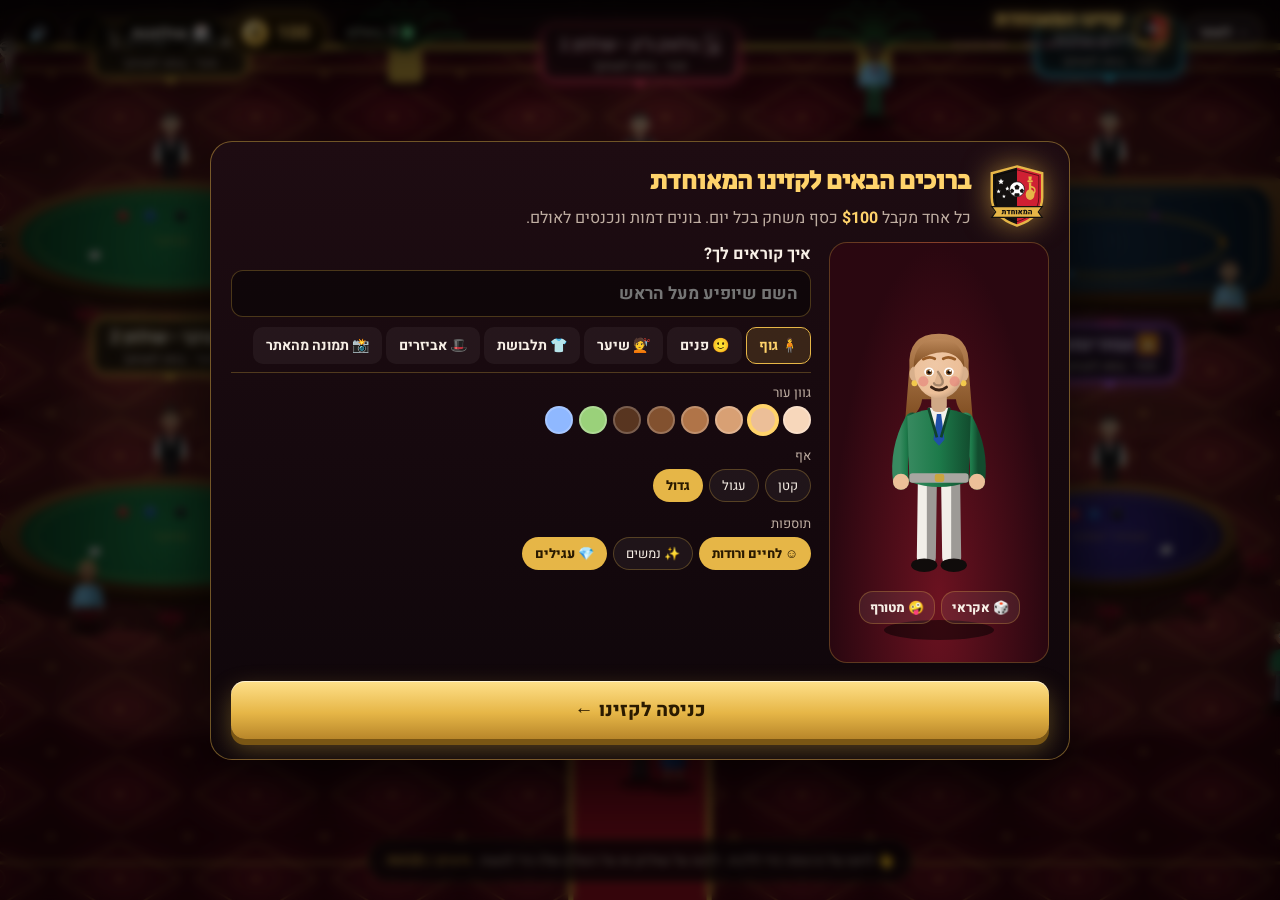
==== commit 6b4fbb47: "Casino: chat fixes, quick reactions over avatars, blackjack Perfect Pairs side bet" ====
--- a/casino.html
+++ b/casino.html
@@ -13,7 +13,7 @@
       href="https://fonts.googleapis.com/css2?family=Heebo:wght@400;600;800;900&family=Secular+One&display=swap"
       rel="stylesheet"
     />
-    <link rel="stylesheet" href="casino/casino.css?v=5" />
+    <link rel="stylesheet" href="casino/casino.css?v=7" />
   </head>
   <body>
     <canvas id="floor" aria-label="אולם הקזינו"></canvas>
@@ -53,13 +53,13 @@
 
     <noscript><p class="nojs">הקזינו צריך JavaScript כדי לעבוד.</p></noscript>
 
-    <script src="casino/core.js?v=5"></script>
-    <script src="casino/avatar.js?v=5"></script>
-    <script src="casino/table.js?v=5"></script>
-    <script src="casino/games/bj.js?v=5"></script>
-    <script src="casino/games/hilo.js?v=5"></script>
-    <script src="casino/games/race.js?v=5"></script>
-    <script src="casino/games/poker.js?v=5"></script>
-    <script src="casino/floor.js?v=5"></script>
+    <script src="casino/core.js?v=7"></script>
+    <script src="casino/avatar.js?v=7"></script>
+    <script src="casino/table.js?v=7"></script>
+    <script src="casino/games/bj.js?v=7"></script>
+    <script src="casino/games/hilo.js?v=7"></script>
+    <script src="casino/games/race.js?v=7"></script>
+    <script src="casino/games/poker.js?v=7"></script>
+    <script src="casino/floor.js?v=7"></script>
   </body>
 </html>
--- a/casino/casino.css
+++ b/casino/casino.css
@@ -2249,23 +2249,89 @@
   animation: pop 0.3s;
 }
 .tv-chat {
-  position: absolute;
-  z-index: 45;
-  left: 12px;
-  bottom: 110px;
-  width: 300px;
-  height: min(360px, 55vh);
+  flex: 1;
+  min-height: 220px;
+  margin-top: 10px;
+  display: flex;
+  flex-direction: column;
+  border-radius: 14px;
+  background: rgba(0, 0, 0, 0.35);
+  border: 1px solid rgba(230, 182, 71, 0.35);
+  overflow: hidden;
+}
+.tv-side {
+  display: flex;
+  flex-direction: column;
+}
+.tv-people {
+  max-height: 128px;
+  overflow: auto;
+  flex: none;
+}
+.tv-people .person img {
+  width: 26px;
+  height: 30px;
+  margin: 0;
+  object-fit: cover;
+  object-position: 50% 12%;
+  border-radius: 50%;
+  background: rgba(255, 255, 255, 0.06);
+}
+.tv-log {
+  max-height: 92px;
+  overflow: auto;
+  flex: none;
+  font-size: 12px;
+}
+.chat-x {
   display: none;
-  flex-direction: column;
+}
+.tv-react {
+  position: absolute;
+  z-index: 60;
+  top: 62px;
+  inset-inline-end: 12px;
+  width: min(330px, calc(100% - 24px));
+  padding: 10px;
   border-radius: 16px;
-  background: rgba(14, 6, 10, 0.94);
-  border: 1px solid rgba(230, 182, 71, 0.45);
+  background: rgba(14, 6, 10, 0.97);
+  border: 1px solid rgba(230, 182, 71, 0.5);
   box-shadow: 0 20px 50px rgba(0, 0, 0, 0.6);
-  overflow: hidden;
-}
-.chat-open .tv-chat {
-  display: flex;
-  animation: fadeUp 0.2s;
+  animation: fadeUp 0.15s;
+}
+.react-emoji {
+  display: grid;
+  grid-template-columns: repeat(6, 1fr);
+  gap: 4px;
+}
+.react-emoji button {
+  font-size: 24px;
+  padding: 6px 0;
+  border: 0;
+  border-radius: 10px;
+  background: rgba(255, 255, 255, 0.05);
+}
+.react-emoji button:hover,
+.react-text button:hover {
+  background: rgba(230, 182, 71, 0.2);
+}
+.react-text {
+  display: flex;
+  flex-wrap: wrap;
+  gap: 5px;
+  margin-top: 8px;
+}
+.react-text button,
+.chat-quick.phrases button {
+  padding: 5px 10px;
+  border-radius: 999px;
+  border: 1px solid var(--line);
+  background: rgba(255, 255, 255, 0.05);
+  font-size: 13px;
+}
+.chat-quick.phrases {
+  max-height: 64px;
+  overflow: auto;
 }
 .chat-head {
   display: flex;
@@ -2308,10 +2374,10 @@
   border-radius: 12px 12px 4px 12px;
   background: rgba(230, 182, 71, 0.2);
 }
-.chat-msg.dealer {
+.chat-msg.sys {
   background: rgba(125, 255, 168, 0.1);
 }
-.chat-msg.dealer b {
+.chat-msg.sys b {
   color: var(--green);
 }
 .chat-quick {
@@ -2363,6 +2429,36 @@
   pointer-events: none;
   animation: chatBubble 4.5s forwards;
 }
+.seat-chat.emoji {
+  padding: 2px 8px;
+  font-size: 38px;
+  background: transparent;
+  box-shadow: none;
+  animation: emojiFloat 2.6s ease-out forwards;
+}
+.seat.chatting {
+  z-index: 20;
+}
+@keyframes emojiFloat {
+  0% {
+    opacity: 0;
+    transform: translateY(20px) scale(0.4);
+  }
+  15% {
+    opacity: 1;
+    transform: translateY(0) scale(1.25);
+  }
+  25% {
+    transform: scale(1);
+  }
+  80% {
+    opacity: 1;
+  }
+  100% {
+    opacity: 0;
+    transform: translateY(-50px);
+  }
+}
 @keyframes chatBubble {
   0% {
     opacity: 0;
@@ -2380,13 +2476,82 @@
   }
 }
 @media (max-width: 860px) {
-  .tv-chat {
-    left: 8px;
-    right: 8px;
-    width: auto;
-    bottom: 8px;
-    height: 55%;
-  }
+  .chat-open .tv-side {
+    display: flex;
+    position: fixed;
+    z-index: 70;
+    inset: 104px 8px 96px;
+    margin: 0;
+    background: rgba(14, 6, 10, 0.97);
+    border-color: rgba(230, 182, 71, 0.5);
+    box-shadow: 0 20px 50px rgba(0, 0, 0, 0.7);
+  }
+  .chat-open .tv-side > h4,
+  .chat-open .tv-people,
+  .chat-open .tv-log {
+    display: none;
+  }
+  .chat-open .tv-chat {
+    margin: 0;
+    min-height: 0;
+  }
+  .chat-x {
+    display: block;
+  }
+}
+
+/* ===== פרפקט פייר ===== */
+.pp-row {
+  display: flex;
+  align-items: center;
+  gap: 6px;
+  padding: 4px 6px 4px 12px;
+  border-radius: 999px;
+  background: rgba(124, 77, 255, 0.15);
+  border: 1px solid rgba(178, 140, 255, 0.5);
+  font-size: 14px;
+}
+.pp-row b {
+  color: #d7c4ff;
+}
+.pp-row small {
+  color: var(--dim);
+}
+.pp-row button {
+  min-width: 34px;
+  height: 30px;
+  border-radius: 999px;
+  border: 1px solid rgba(178, 140, 255, 0.6);
+  background: rgba(124, 77, 255, 0.25);
+  font-weight: 800;
+}
+.pp-chip {
+  position: absolute;
+  bottom: -4px;
+  inset-inline-start: calc(100% + 2px);
+  padding: 1px 7px;
+  border-radius: 999px;
+  background: #5b3bd6;
+  color: #fff;
+  font-size: 11px;
+  font-weight: 800;
+  white-space: nowrap;
+  direction: ltr;
+}
+.pp-chip.won {
+  background: linear-gradient(180deg, #e9dcff, #9c7bff);
+  color: #2a1060;
+  animation: pop 0.4s;
+}
+.pp-chip.lost {
+  opacity: 0.5;
+}
+.bj-spot {
+  overflow: visible;
+}
+.fx-pp {
+  background: linear-gradient(180deg, #f1e9ff, #9c7bff 60%, #5b3bd6);
+  color: #1e0b4d;
 }
 
 /* ===== חגיגות ===== */
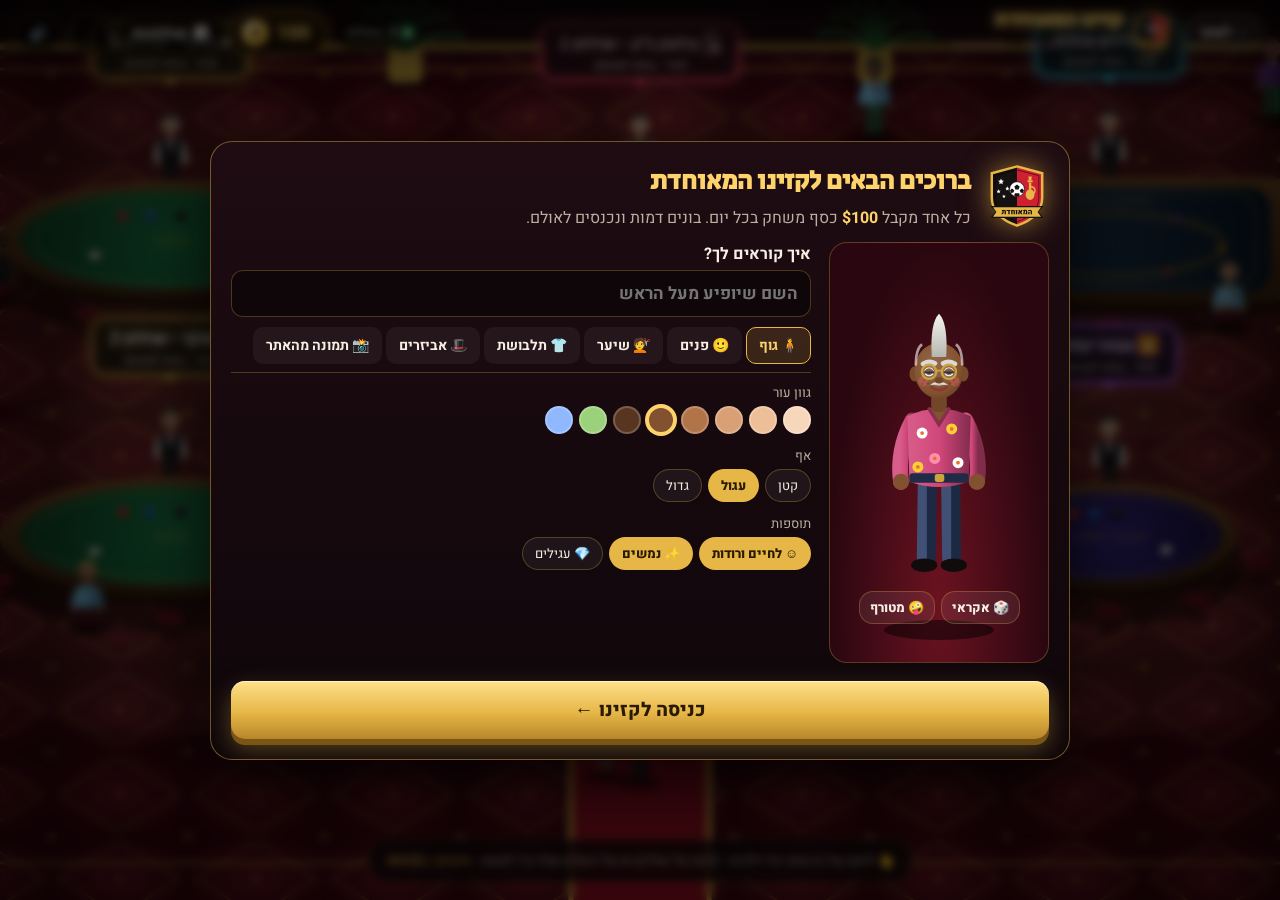
==== commit 2b88f236: "Casino: blonde waitresses offering beer, greet on entry" ====
--- a/casino.html
+++ b/casino.html
@@ -13,7 +13,7 @@
       href="https://fonts.googleapis.com/css2?family=Heebo:wght@400;600;800;900&family=Secular+One&display=swap"
       rel="stylesheet"
     />
-    <link rel="stylesheet" href="casino/casino.css?v=7" />
+    <link rel="stylesheet" href="casino/casino.css?v=8" />
   </head>
   <body>
     <canvas id="floor" aria-label="אולם הקזינו"></canvas>
@@ -42,6 +42,7 @@
     </div>
 
     <section class="sheet" id="tableCard" hidden aria-live="polite"></section>
+    <div class="offer" id="offer" hidden aria-live="polite"></div>
     <div class="drawer" id="tablesDrawer" hidden></div>
     <div class="modal" id="profile" hidden></div>
     <div id="toasts"></div>
@@ -53,13 +54,13 @@
 
     <noscript><p class="nojs">הקזינו צריך JavaScript כדי לעבוד.</p></noscript>
 
-    <script src="casino/core.js?v=7"></script>
-    <script src="casino/avatar.js?v=7"></script>
-    <script src="casino/table.js?v=7"></script>
-    <script src="casino/games/bj.js?v=7"></script>
-    <script src="casino/games/hilo.js?v=7"></script>
-    <script src="casino/games/race.js?v=7"></script>
-    <script src="casino/games/poker.js?v=7"></script>
-    <script src="casino/floor.js?v=7"></script>
+    <script src="casino/core.js?v=8"></script>
+    <script src="casino/avatar.js?v=8"></script>
+    <script src="casino/table.js?v=8"></script>
+    <script src="casino/games/bj.js?v=8"></script>
+    <script src="casino/games/hilo.js?v=8"></script>
+    <script src="casino/games/race.js?v=8"></script>
+    <script src="casino/games/poker.js?v=8"></script>
+    <script src="casino/floor.js?v=10"></script>
   </body>
 </html>
--- a/casino/casino.css
+++ b/casino/casino.css
@@ -422,6 +422,50 @@
   color: var(--txt);
 }
 
+/* ===================== הצעת בירה מהמלצרית ===================== */
+.offer {
+  position: fixed;
+  z-index: 32;
+  left: 50%;
+  bottom: 70px;
+  transform: translateX(-50%);
+  width: min(420px, calc(100% - 20px));
+  display: flex;
+  align-items: center;
+  gap: 12px;
+  padding: 10px 16px 10px 12px;
+  border-radius: 20px;
+  background: linear-gradient(180deg, rgba(40, 14, 20, 0.97), rgba(16, 6, 10, 0.97));
+  border: 1px solid rgba(230, 182, 71, 0.6);
+  box-shadow: 0 20px 50px rgba(0, 0, 0, 0.6);
+  animation: toastIn 0.35s cubic-bezier(0.2, 1.4, 0.4, 1);
+}
+.offer img {
+  width: 64px;
+  height: 86px;
+  object-fit: cover;
+  object-position: 50% 0;
+  flex: none;
+}
+.offer b {
+  color: var(--gold-2);
+}
+.offer p {
+  margin: 2px 0 8px;
+  font-size: 15px;
+}
+.offer-btns {
+  display: flex;
+  gap: 8px;
+}
+.offer-btns .btn {
+  padding: 8px 14px;
+  font-size: 14px;
+}
+body.at-table .offer {
+  display: none;
+}
+
 /* ===================== רשימת שולחנות ===================== */
 .drawer,
 .modal {
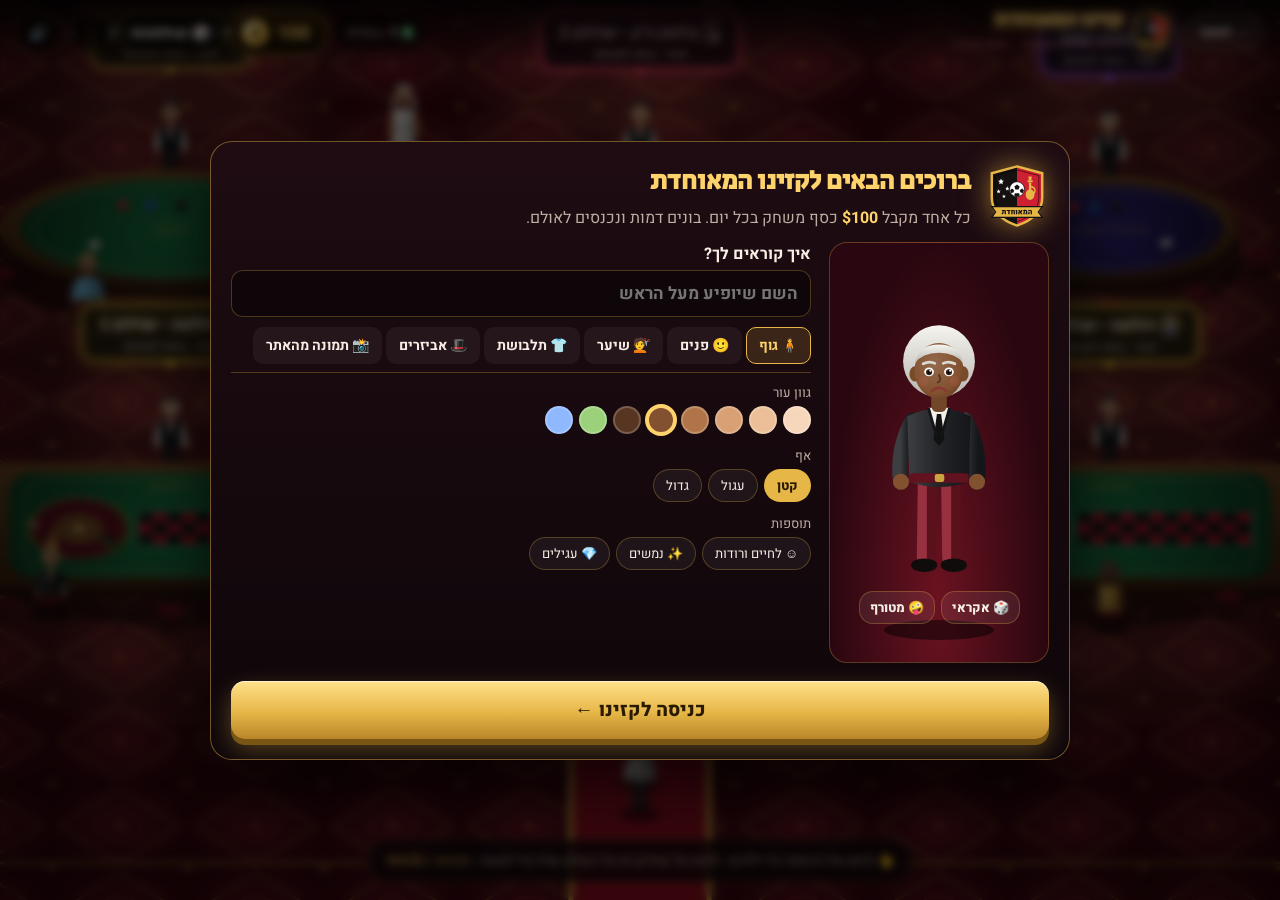
==== commit d6d78b43: "Casino: roulette tables with per-player chip colors, spinning wheel, last-bets window; mobile header" ====
--- a/casino.html
+++ b/casino.html
@@ -13,7 +13,7 @@
       href="https://fonts.googleapis.com/css2?family=Heebo:wght@400;600;800;900&family=Secular+One&display=swap"
       rel="stylesheet"
     />
-    <link rel="stylesheet" href="casino/casino.css?v=8" />
+    <link rel="stylesheet" href="casino/casino.css?v=11" />
   </head>
   <body>
     <canvas id="floor" aria-label="אולם הקזינו"></canvas>
@@ -61,6 +61,7 @@
     <script src="casino/games/hilo.js?v=8"></script>
     <script src="casino/games/race.js?v=8"></script>
     <script src="casino/games/poker.js?v=8"></script>
-    <script src="casino/floor.js?v=10"></script>
+    <script src="casino/games/roulette.js?v=11"></script>
+    <script src="casino/floor.js?v=11"></script>
   </body>
 </html>
--- a/casino/casino.css
+++ b/casino/casino.css
@@ -2686,7 +2686,7 @@
 /* ===================== מובייל ===================== */
 @media (max-width: 860px) {
   .tview {
-    grid-template-columns: 1fr;
+    grid-template-columns: minmax(0, 1fr);
     grid-template-areas:
       "top"
       "say"
@@ -2771,6 +2771,26 @@
   }
   .sheet-btns {
     grid-template-columns: 1fr;
+  }
+}
+@media (max-width: 480px) {
+  .tv-ic,
+  .tv-snd {
+    display: none;
+  }
+  .tv-top .tv-btn {
+    width: 34px;
+    height: 34px;
+    min-width: 0;
+  }
+  .tv-title {
+    min-width: 0;
+  }
+  .tv-title b {
+    display: block;
+    overflow: hidden;
+    text-overflow: ellipsis;
+    white-space: nowrap;
   }
 }
 
@@ -2925,6 +2945,466 @@
   to {
     transform: translateX(110vw);
   }
+}
+
+/* ===== רולטה ===== */
+.g-roulette .shoe,
+.g-roulette .dealer {
+  display: none;
+}
+.g-roulette .seat {
+  width: 100px;
+}
+.g-roulette .seat-av {
+  width: 56px;
+  height: 56px;
+}
+.g-roulette .seat-av img {
+  width: 52px;
+  height: 104px;
+}
+.g-roulette .seat-av .ring {
+  display: none;
+}
+.g-roulette .seat:not(.empty) .seat-av::before {
+  border-color: var(--pc);
+  box-shadow:
+    0 0 0 2px rgba(0, 0, 0, 0.5),
+    0 0 14px var(--pc);
+}
+.rl-bet {
+  margin-top: 3px;
+  padding: 1px 8px;
+  border-radius: 999px;
+  background: var(--pc);
+  color: #fff;
+  font-size: 12px;
+  font-weight: 800;
+  text-shadow: 0 1px 2px #000;
+  direction: ltr;
+}
+.rl-bet:empty {
+  display: none;
+}
+.rl-felt {
+  left: 10px;
+  right: 10px;
+  top: 10px;
+  bottom: 27%;
+  border-radius: 30px;
+  border-width: 14px;
+}
+.portrait .rl-felt {
+  bottom: 31%;
+}
+.rl-felt::after {
+  display: none;
+}
+.rl-wheel {
+  position: absolute;
+  z-index: 3;
+  left: 24px;
+  top: 30px;
+  width: 310px;
+  height: 310px;
+  border-radius: 50%;
+  box-shadow: 0 18px 40px rgba(0, 0, 0, 0.6);
+}
+.portrait .rl-wheel {
+  left: 170px;
+  top: 22px;
+  width: 300px;
+  height: 300px;
+}
+.rl-wheel canvas {
+  display: block;
+  width: 100%;
+  height: 100%;
+}
+.rl-big {
+  position: absolute;
+  left: 50%;
+  top: 50%;
+  width: 92px;
+  height: 92px;
+  margin: -46px 0 0 -46px;
+  border-radius: 50%;
+  display: grid;
+  place-items: center;
+  background: #161616;
+  border: 4px solid var(--gold-2);
+  box-shadow: 0 0 40px rgba(255, 211, 107, 0.8);
+  color: #fff;
+  font:
+    900 44px "Secular One",
+    Heebo,
+    sans-serif;
+  opacity: 0;
+  transform: scale(0.3);
+  transition:
+    opacity 0.3s,
+    transform 0.45s cubic-bezier(0.3, 1.6, 0.6, 1);
+  pointer-events: none;
+}
+.rl-big.r {
+  background: #c8102e;
+}
+.rl-big.g {
+  background: #0f8a3c;
+}
+.rl-big.show {
+  opacity: 1;
+  transform: none;
+}
+.rl-big small {
+  position: absolute;
+  top: calc(100% + 8px);
+  padding: 2px 10px;
+  border-radius: 999px;
+  background: rgba(0, 0, 0, 0.75);
+  font: 800 13px Heebo, sans-serif;
+  white-space: nowrap;
+}
+.rl-hist {
+  position: absolute;
+  z-index: 3;
+  left: 24px;
+  top: 356px;
+  width: 310px;
+  display: flex;
+  flex-wrap: wrap;
+  justify-content: center;
+  align-items: center;
+  gap: 4px;
+  direction: ltr;
+  color: var(--dim);
+}
+.portrait .rl-hist {
+  left: 20px;
+  top: 330px;
+  width: 600px;
+}
+.rl-hist i {
+  width: 20px;
+  height: 20px;
+  border-radius: 50%;
+  display: grid;
+  place-items: center;
+  background: #161616;
+  border: 1px solid rgba(255, 255, 255, 0.35);
+  color: #fff;
+  font-style: normal;
+  font-size: 10px;
+  font-weight: 900;
+}
+.rl-hist i.r {
+  background: #c8102e;
+}
+.rl-hist i.g {
+  background: #0f8a3c;
+}
+.rl-hist i:first-child {
+  width: 28px;
+  height: 28px;
+  font-size: 13px;
+  border: 2px solid var(--gold-2);
+  animation: pop 0.5s;
+}
+.rl-board {
+  position: absolute;
+  z-index: 3;
+  left: 350px;
+  top: 40px;
+  width: 628px;
+  height: 305px;
+  direction: ltr;
+}
+.portrait .rl-board {
+  left: 26px;
+  top: 370px;
+  width: 588px;
+  height: 236px;
+}
+.rl-cell {
+  position: absolute;
+  box-sizing: border-box;
+  display: grid;
+  place-items: center;
+  border: 1px solid rgba(255, 255, 255, 0.7);
+  color: #fff;
+  font-weight: 900;
+  font-size: 17px;
+  pointer-events: none;
+  transition:
+    filter 0.15s,
+    box-shadow 0.15s;
+}
+.rl-cell.r span,
+.rl-cell.b span,
+.rl-cell.g span {
+  display: grid;
+  place-items: center;
+  width: 32px;
+  height: 32px;
+  border-radius: 50%;
+  background: #c8102e;
+  box-shadow: inset 0 -3px 0 rgba(0, 0, 0, 0.3);
+}
+.rl-cell.b span {
+  background: #161616;
+}
+.rl-cell.g span {
+  background: #0f8a3c;
+  width: 36px;
+  height: 60px;
+  font-size: 22px;
+}
+.rl-cell.o {
+  font-size: 14px;
+  color: #ffe6a8;
+}
+.rl-cell.red span,
+.rl-cell.black span {
+  font-size: 30px;
+  color: #c8102e;
+  text-shadow: 0 0 2px #fff;
+}
+.rl-cell.black span {
+  color: #111;
+}
+.rl-cell.hov {
+  z-index: 1;
+  filter: brightness(1.35);
+  box-shadow:
+    inset 0 0 0 3px var(--gold-2),
+    0 0 16px rgba(255, 211, 107, 0.7);
+}
+.rl-cell.win {
+  z-index: 1;
+  animation: rlWin 0.7s ease-in-out infinite alternate;
+}
+@keyframes rlWin {
+  to {
+    filter: brightness(1.6);
+    box-shadow:
+      inset 0 0 0 3px #fff,
+      0 0 26px #ffd36b;
+  }
+}
+.rl-hot {
+  position: absolute;
+  margin: 0;
+  padding: 0;
+  border: 0;
+  border-radius: 4px;
+  background: transparent;
+  cursor: pointer;
+}
+.rl-hot.z1 {
+  z-index: 2;
+}
+.rl-hot.z2 {
+  z-index: 3;
+}
+.rl-hot.z3 {
+  z-index: 4;
+  border-radius: 50%;
+}
+.rl-hot.z2:hover,
+.rl-hot.z3:hover {
+  background: rgba(255, 211, 107, 0.45);
+}
+.rl-hot:focus-visible {
+  outline: 2px solid var(--gold-2);
+}
+.rl-board.closed .rl-hot {
+  pointer-events: none;
+}
+.rl-board.closed .rl-cell:not(.win) {
+  filter: saturate(0.6) brightness(0.8);
+}
+.rl-chips {
+  position: absolute;
+  inset: 0;
+  z-index: 6;
+  pointer-events: none;
+}
+.rl-chip {
+  --dx: 0px;
+  --dy: 0px;
+  position: absolute;
+  width: 28px;
+  height: 28px;
+  margin: -14px 0 0 -14px;
+  border-radius: 50%;
+  display: grid;
+  place-items: center;
+  background:
+    radial-gradient(circle, var(--c) 0 55%, transparent 56%),
+    repeating-conic-gradient(var(--c) 0 30deg, #fff 30deg 60deg);
+  box-shadow:
+    0 3px 0 rgba(0, 0, 0, 0.55),
+    0 5px 10px rgba(0, 0, 0, 0.5);
+  transform: translate(var(--dx), var(--dy));
+  animation: rlDrop 0.4s cubic-bezier(0.3, 1.6, 0.6, 1) backwards;
+}
+.rl-chip span {
+  font-size: 10px;
+  font-weight: 900;
+  color: #fff;
+  text-shadow:
+    0 0 2px #000,
+    0 1px 2px #000;
+}
+.rl-chip i {
+  position: absolute;
+  bottom: calc(100% + 4px);
+  padding: 0 6px;
+  border-radius: 6px;
+  background: linear-gradient(180deg, #ffe08a, #c9962a);
+  color: #2a1a00;
+  font-style: normal;
+  font-size: 12px;
+  font-weight: 900;
+  white-space: nowrap;
+  animation: fadeUp 0.4s;
+}
+@keyframes rlDrop {
+  from {
+    transform: translate(var(--dx), calc(var(--dy) - 46px)) scale(1.7);
+    opacity: 0;
+  }
+}
+.rl-chip.bump {
+  animation: rlBump 0.3s;
+}
+@keyframes rlBump {
+  50% {
+    transform: translate(var(--dx), calc(var(--dy) - 6px)) scale(1.2);
+  }
+}
+.rl-chip.win {
+  z-index: 2;
+  animation: rlChipWin 0.6s ease-in-out infinite alternate;
+}
+@keyframes rlChipWin {
+  to {
+    transform: translate(var(--dx), calc(var(--dy) - 4px)) scale(1.18);
+    box-shadow:
+      0 0 0 3px #ffd36b,
+      0 0 20px #ffd36b;
+  }
+}
+.rl-chip.lose {
+  animation: rlLose 0.9s 1.2s ease-in forwards;
+}
+@keyframes rlLose {
+  to {
+    transform: translate(-180px, -60px) scale(0.4);
+    opacity: 0;
+  }
+}
+.portrait .rl-chip.lose {
+  animation-name: rlLoseP;
+}
+@keyframes rlLoseP {
+  to {
+    transform: translate(0, -200px) scale(0.4);
+    opacity: 0;
+  }
+}
+.rl-dolly {
+  position: absolute;
+  z-index: 3;
+  width: 22px;
+  height: 30px;
+  margin: -34px 0 0 -11px;
+  border-radius: 50% 50% 35% 35% / 60% 60% 40% 40%;
+  background: radial-gradient(circle at 40% 30%, #fff, #dcdcdc 55%, #8a8a8a);
+  box-shadow: 0 6px 8px rgba(0, 0, 0, 0.6);
+  animation: rlDolly 0.6s cubic-bezier(0.3, 1.5, 0.6, 1);
+}
+@keyframes rlDolly {
+  from {
+    transform: translateY(-60px);
+    opacity: 0;
+  }
+}
+.rl-tip {
+  position: absolute;
+  top: calc(100% + 8px);
+  left: 50%;
+  transform: translateX(-50%);
+  padding: 3px 12px;
+  border-radius: 999px;
+  background: rgba(0, 0, 0, 0.7);
+  color: var(--gold-2);
+  font-size: 13px;
+  font-weight: 800;
+  white-space: nowrap;
+  direction: rtl;
+  pointer-events: none;
+}
+.rl-tip:empty {
+  display: none;
+}
+.rl-flash {
+  position: absolute;
+  z-index: 9;
+  left: 50%;
+  top: 34%;
+  padding: 10px 30px;
+  border-radius: 18px;
+  background: rgba(140, 10, 30, 0.9);
+  border: 2px solid var(--gold-2);
+  color: #fff;
+  font:
+    900 38px "Secular One",
+    Heebo,
+    sans-serif;
+  white-space: nowrap;
+  text-shadow: 0 3px 8px #000;
+  box-shadow: 0 20px 50px rgba(0, 0, 0, 0.6);
+  pointer-events: none;
+  animation: rlFlash 1.7s forwards;
+}
+@keyframes rlFlash {
+  0% {
+    opacity: 0;
+    transform: translate(-50%, -50%) scale(0.5);
+  }
+  15% {
+    opacity: 1;
+    transform: translate(-50%, -50%) scale(1.08);
+  }
+  25%,
+  80% {
+    opacity: 1;
+    transform: translate(-50%, -50%) scale(1);
+  }
+  100% {
+    opacity: 0;
+    transform: translate(-50%, -50%) scale(1);
+  }
+}
+.rl-me {
+  display: inline-block;
+  width: 14px;
+  height: 14px;
+  border-radius: 50%;
+  vertical-align: middle;
+  background: var(--c);
+  box-shadow: 0 0 8px var(--c);
+}
+.rl-cd {
+  color: #ffd36b;
+  font-weight: 800;
+}
+.g-roulette .chip-btn.sel {
+  transform: translateY(-6px) scale(1.08);
+  box-shadow:
+    0 0 0 3px var(--gold-2),
+    0 8px 16px rgba(0, 0, 0, 0.5);
 }
 .tv-walker {
   left: 0;
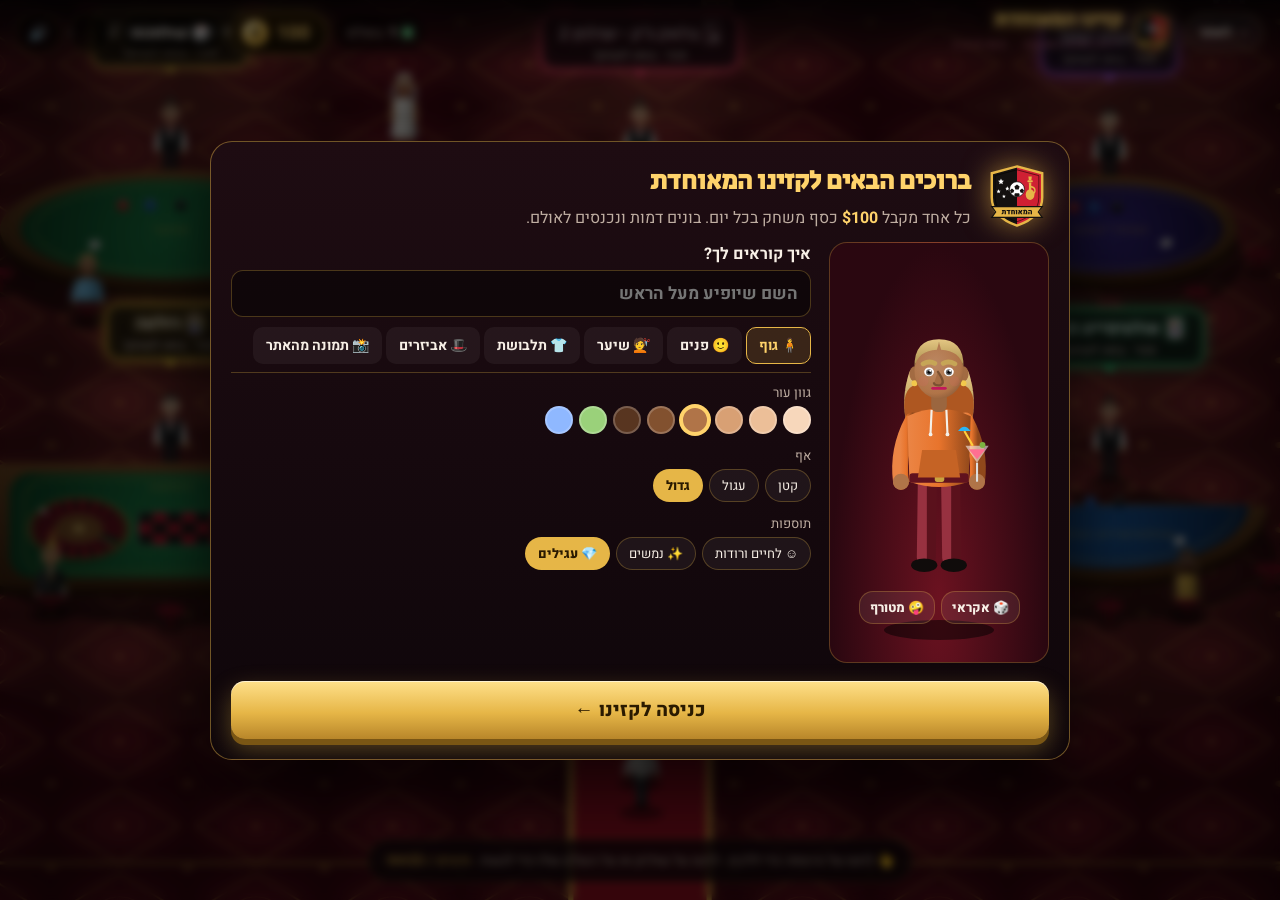
==== commit 5e22d7c6: "Casino: Ultimate Texas Hold'em table, blackjack face-down doubles revealed after dealer" ====
--- a/casino.html
+++ b/casino.html
@@ -13,7 +13,7 @@
       href="https://fonts.googleapis.com/css2?family=Heebo:wght@400;600;800;900&family=Secular+One&display=swap"
       rel="stylesheet"
     />
-    <link rel="stylesheet" href="casino/casino.css?v=11" />
+    <link rel="stylesheet" href="casino/casino.css?v=12" />
   </head>
   <body>
     <canvas id="floor" aria-label="אולם הקזינו"></canvas>
@@ -57,11 +57,12 @@
     <script src="casino/core.js?v=8"></script>
     <script src="casino/avatar.js?v=8"></script>
     <script src="casino/table.js?v=8"></script>
-    <script src="casino/games/bj.js?v=8"></script>
+    <script src="casino/games/bj.js?v=13"></script>
     <script src="casino/games/hilo.js?v=8"></script>
     <script src="casino/games/race.js?v=8"></script>
-    <script src="casino/games/poker.js?v=8"></script>
+    <script src="casino/games/poker.js?v=12"></script>
     <script src="casino/games/roulette.js?v=11"></script>
-    <script src="casino/floor.js?v=11"></script>
+    <script src="casino/games/uth.js?v=12"></script>
+    <script src="casino/floor.js?v=12"></script>
   </body>
 </html>
--- a/casino/casino.css
+++ b/casino/casino.css
@@ -2947,6 +2947,170 @@
   }
 }
 
+/* ===== אולטימייט הולדם ===== */
+.uth-felt {
+  background: radial-gradient(ellipse at 50% 30%, #2a78c8, #12407a 55%, #0a2448);
+}
+.uth-felt .felt-print {
+  top: 44%;
+}
+.uth-mid {
+  position: absolute;
+  z-index: 3;
+  top: 31%;
+  left: 50%;
+  transform: translate(-50%, -50%);
+  display: flex;
+  align-items: flex-start;
+  gap: 30px;
+  direction: ltr;
+}
+.portrait .uth-mid {
+  top: 30%;
+  gap: 14px;
+}
+.uth-mid .pk-board {
+  position: relative;
+  top: auto;
+  left: auto;
+  transform: none;
+}
+.uth-dbox {
+  display: grid;
+  justify-items: center;
+  gap: 6px;
+  min-width: 134px;
+}
+.uth-dcards {
+  min-height: 90px;
+}
+.uth-dcards .pc + .pc {
+  margin-left: 6px;
+}
+.uth-dl {
+  padding: 2px 10px;
+  border-radius: 999px;
+  background: rgba(0, 0, 0, 0.6);
+  color: var(--gold-2);
+  font-size: 13px;
+  font-weight: 800;
+  white-space: nowrap;
+  direction: rtl;
+}
+.uth-dl.q {
+  background: #1f7a43;
+  color: #fff;
+}
+.uth-dl.nq {
+  background: #8f0f20;
+  color: #fff;
+}
+.uth-cards {
+  position: absolute;
+  bottom: calc(100% + 28px);
+}
+.uth-cards .pc + .pc {
+  margin-left: -22px;
+}
+.seat.me .uth-cards .pc {
+  width: 72px;
+  height: 100px;
+}
+.uth-bets {
+  position: absolute;
+  bottom: calc(100% + 2px);
+  display: flex;
+  gap: 3px;
+  direction: ltr;
+}
+.uth-bets span {
+  padding: 1px 6px;
+  border-radius: 999px;
+  color: #fff;
+  font-size: 11px;
+  font-weight: 800;
+  white-space: nowrap;
+  text-shadow: 0 1px 2px #000;
+  box-shadow: 0 2px 4px rgba(0, 0, 0, 0.5);
+  transition: 0.3s;
+}
+.uth-bets .ante {
+  background: #c62828;
+}
+.uth-bets .blind {
+  background: #1f5fbf;
+}
+.uth-bets .play {
+  background: linear-gradient(180deg, #ffe08a, #c9962a);
+  color: #2a1a00;
+  text-shadow: none;
+  animation: pop 0.4s;
+}
+.uth-bets .trips {
+  background: #7b2cbf;
+}
+.uth-bets .won {
+  outline: 2px solid var(--gold-2);
+  box-shadow: 0 0 12px var(--gold-2);
+}
+.uth-bets .lost {
+  opacity: 0.35;
+  text-decoration: line-through;
+}
+.uth-bets .push {
+  opacity: 0.75;
+}
+.uth-res {
+  margin-top: 3px;
+  font-size: 12px;
+  font-weight: 800;
+  color: var(--gold-2);
+  white-space: nowrap;
+}
+.uth-res:empty {
+  display: none;
+}
+.uth-pay {
+  position: absolute;
+  z-index: 3;
+  top: 10px;
+  left: 10px;
+  display: flex;
+  gap: 8px;
+  transform-origin: top left;
+}
+.portrait .uth-pay {
+  transform: scale(0.8);
+}
+.uth-pay > div {
+  min-width: 112px;
+  padding: 6px 9px;
+  border-radius: 10px;
+  background: rgba(0, 0, 0, 0.6);
+  border: 1px solid rgba(230, 182, 71, 0.35);
+  font-size: 11px;
+  line-height: 1.45;
+}
+.uth-pay b {
+  display: block;
+  color: var(--gold-2);
+  font-size: 12px;
+  text-align: center;
+}
+.uth-pay span {
+  display: flex;
+  justify-content: space-between;
+  gap: 10px;
+}
+.uth-pay i,
+.uth-pay em {
+  font-style: normal;
+}
+.uth-pay em {
+  color: var(--gold-2);
+  direction: ltr;
+}
+
 /* ===== רולטה ===== */
 .g-roulette .shoe,
 .g-roulette .dealer {
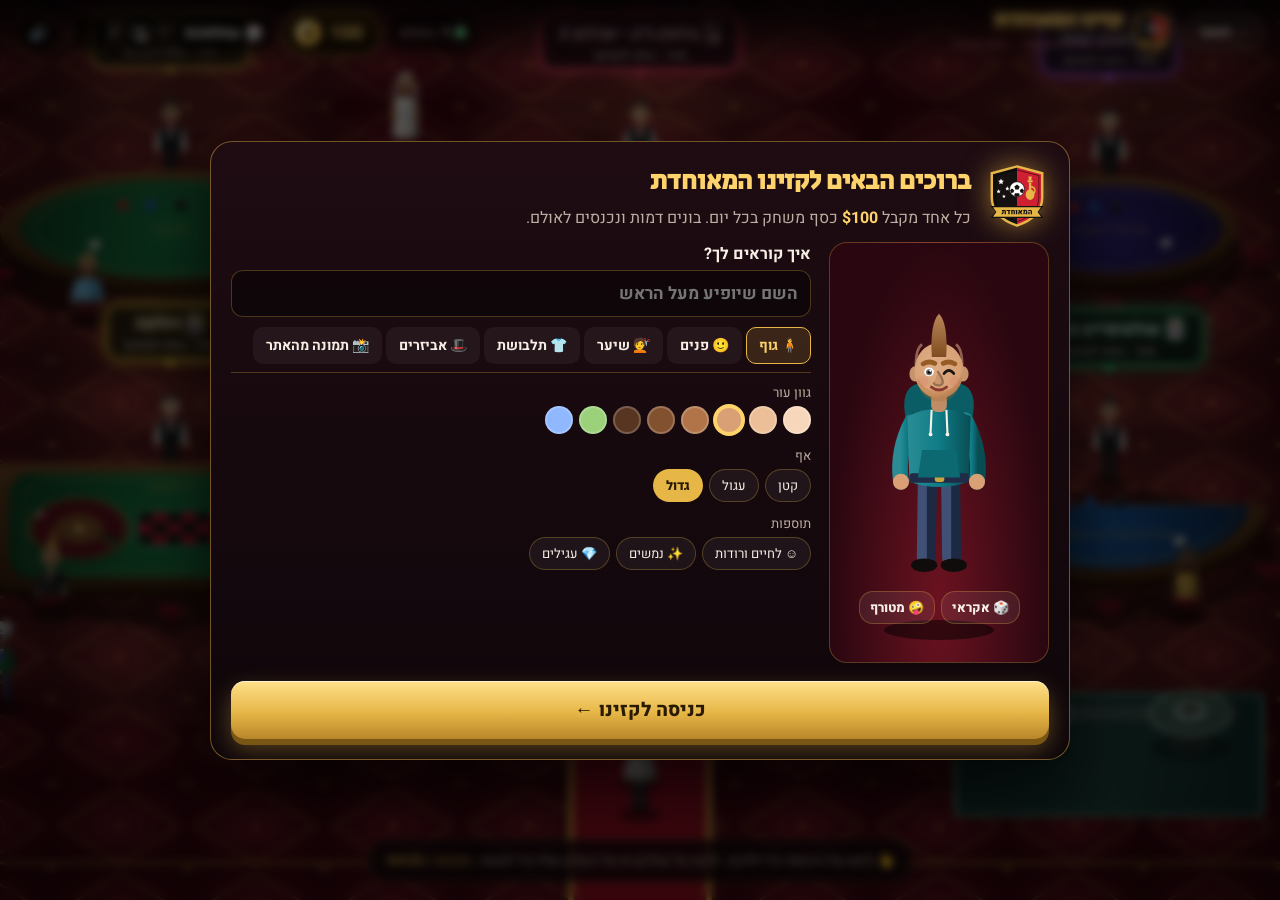
==== commit 34a40db7: "Casino: wallet hardening, name bonuses, blackjack readiness and smoking corner" ====
--- a/casino.html
+++ b/casino.html
@@ -13,7 +13,7 @@
       href="https://fonts.googleapis.com/css2?family=Heebo:wght@400;600;800;900&family=Secular+One&display=swap"
       rel="stylesheet"
     />
-    <link rel="stylesheet" href="casino/casino.css?v=12" />
+    <link rel="stylesheet" href="casino/casino.css?v=20" />
   </head>
   <body>
     <canvas id="floor" aria-label="אולם הקזינו"></canvas>
@@ -28,6 +28,7 @@
         <span class="hud-online" id="online" title="מחוברים עכשיו לקזינו"><i></i><b>1</b><span> באולם</span></span>
         <button class="hud-wallet" id="walletBtn" title="הארנק שלי"><span class="coin">$</span><b id="cash">100</b></button>
         <button class="hud-btn" id="tablesBtn" title="רשימת השולחנות">🎲<span> שולחנות</span></button>
+        <button class="hud-btn" id="smokingBtn" title="פינת עישון" aria-label="פינת עישון">🚬</button>
         <button class="hud-btn hud-me" id="meBtn" title="הדמות שלי"><img id="meAv" alt="" /></button>
         <button class="hud-btn" id="soundBtn" title="צלילים">🔊</button>
       </div>
@@ -43,6 +44,10 @@
 
     <section class="sheet" id="tableCard" hidden aria-live="polite"></section>
     <div class="offer" id="offer" hidden aria-live="polite"></div>
+    <section id="smokeCorner" class="smoke-corner" hidden aria-label="פינת עישון">
+      <div class="smoke-head"><b>פינת עישון</b><button class="smoke-leave" title="יציאה מפינת העישון" aria-label="יציאה מפינת העישון">✕</button></div>
+      <div class="smoke-actions"><button class="btn gold smoke-start">🚬 הדלקה</button><button class="btn ghost smoke-stop" disabled>כיבוי</button></div>
+    </section>
     <div class="drawer" id="tablesDrawer" hidden></div>
     <div class="modal" id="profile" hidden></div>
     <div id="toasts"></div>
@@ -54,15 +59,15 @@
 
     <noscript><p class="nojs">הקזינו צריך JavaScript כדי לעבוד.</p></noscript>
 
-    <script src="casino/core.js?v=8"></script>
-    <script src="casino/avatar.js?v=8"></script>
-    <script src="casino/table.js?v=8"></script>
-    <script src="casino/games/bj.js?v=13"></script>
+    <script src="casino/core.js?v=18"></script>
+    <script src="casino/avatar.js?v=17"></script>
+    <script src="casino/table.js?v=15"></script>
+    <script src="casino/games/bj.js?v=18"></script>
     <script src="casino/games/hilo.js?v=8"></script>
     <script src="casino/games/race.js?v=8"></script>
-    <script src="casino/games/poker.js?v=12"></script>
-    <script src="casino/games/roulette.js?v=11"></script>
+    <script src="casino/games/poker.js?v=14"></script>
+    <script src="casino/games/roulette.js?v=14"></script>
     <script src="casino/games/uth.js?v=12"></script>
-    <script src="casino/floor.js?v=12"></script>
+    <script src="casino/floor.js?v=20"></script>
   </body>
 </html>
--- a/casino/casino.css
+++ b/casino/casino.css
@@ -2947,6 +2947,70 @@
   }
 }
 
+.smoke-corner {
+  position: fixed;
+  z-index: 65;
+  left: max(12px, env(safe-area-inset-left));
+  bottom: max(12px, env(safe-area-inset-bottom));
+  display: flex;
+  align-items: center;
+  gap: 8px;
+  max-width: calc(100% - 24px);
+  box-sizing: border-box;
+  padding: 8px;
+  border: 1px solid #68cda7;
+  border-radius: 8px;
+  background: #102b28;
+  box-shadow: 0 12px 40px #0009;
+  color: #e3fff0;
+}
+.smoke-corner[hidden],
+.at-table .smoke-corner {
+  display: none;
+}
+.smoke-head,
+.smoke-actions {
+  display: flex;
+  align-items: center;
+  gap: 12px;
+}
+.smoke-head b {
+  font-size: 13px;
+  white-space: nowrap;
+}
+.smoke-head {
+  display: contents;
+}
+.smoke-head button {
+  order: 3;
+  width: 26px;
+  height: 26px;
+  flex: none;
+  padding: 0;
+  border: 1px solid #80e3bb66;
+  border-radius: 4px;
+  background: transparent;
+  color: inherit;
+}
+.smoke-actions {
+  gap: 6px;
+}
+.smoke-actions .btn {
+  flex: none;
+  min-width: 0;
+  min-height: 34px;
+  padding: 6px 10px;
+  font-size: 13px;
+  border-radius: 6px;
+}
+@media (max-width: 480px) {
+  #smokingBtn {
+    width: 32px;
+    min-width: 32px;
+    padding-inline: 0;
+  }
+}
+
 /* ===== אולטימייט הולדם ===== */
 .uth-felt {
   background: radial-gradient(ellipse at 50% 30%, #2a78c8, #12407a 55%, #0a2448);
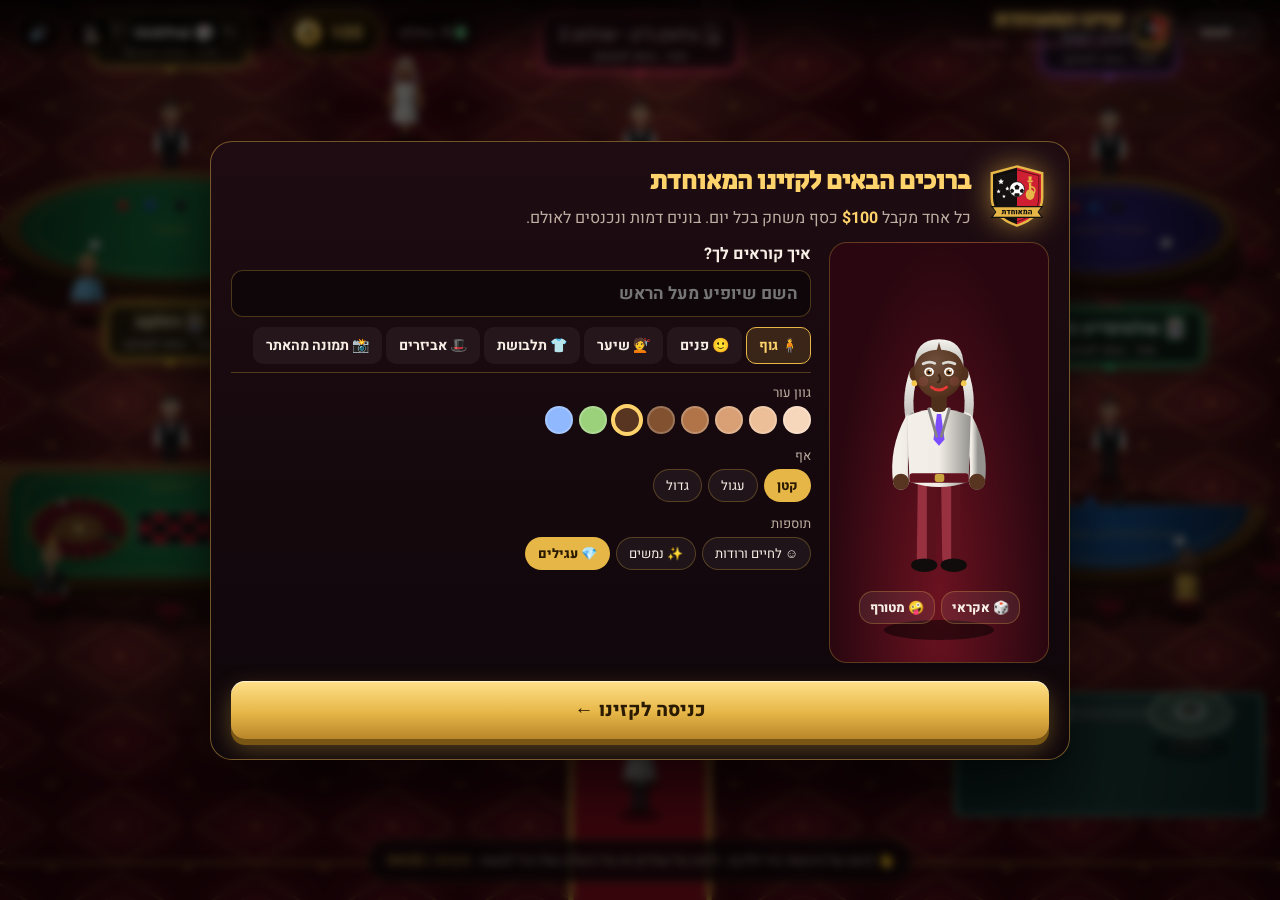
==== commit 4b032938: "Casino: keep avatar beside wallet and fit mobile header controls" ====
--- a/casino.html
+++ b/casino.html
@@ -13,7 +13,7 @@
       href="https://fonts.googleapis.com/css2?family=Heebo:wght@400;600;800;900&family=Secular+One&display=swap"
       rel="stylesheet"
     />
-    <link rel="stylesheet" href="casino/casino.css?v=20" />
+    <link rel="stylesheet" href="casino/casino.css?v=21" />
   </head>
   <body>
     <canvas id="floor" aria-label="אולם הקזינו"></canvas>
@@ -27,9 +27,9 @@
       <div class="hud-right">
         <span class="hud-online" id="online" title="מחוברים עכשיו לקזינו"><i></i><b>1</b><span> באולם</span></span>
         <button class="hud-wallet" id="walletBtn" title="הארנק שלי"><span class="coin">$</span><b id="cash">100</b></button>
+        <button class="hud-btn hud-me" id="meBtn" title="הדמות שלי" aria-label="הדמות שלי"><img id="meAv" alt="" /></button>
         <button class="hud-btn" id="tablesBtn" title="רשימת השולחנות">🎲<span> שולחנות</span></button>
         <button class="hud-btn" id="smokingBtn" title="פינת עישון" aria-label="פינת עישון">🚬</button>
-        <button class="hud-btn hud-me" id="meBtn" title="הדמות שלי"><img id="meAv" alt="" /></button>
         <button class="hud-btn" id="soundBtn" title="צלילים">🔊</button>
       </div>
     </header>
--- a/casino/casino.css
+++ b/casino/casino.css
@@ -3004,6 +3004,46 @@
   border-radius: 6px;
 }
 @media (max-width: 480px) {
+  .hud {
+    gap: 6px;
+    padding-inline: 8px;
+  }
+  .hud-logo,
+  .hud-online {
+    display: none;
+  }
+  .hud-back {
+    padding: 6px 9px;
+  }
+  .hud-right {
+    gap: 4px;
+    min-width: 0;
+  }
+  .hud-right > * {
+    flex-shrink: 0;
+  }
+  .hud-wallet {
+    gap: 4px;
+    padding: 6px 8px;
+    font-size: 16px;
+  }
+  .hud-wallet .coin {
+    width: 20px;
+    height: 20px;
+    font-size: 13px;
+  }
+  .hud-btn {
+    width: 36px;
+    min-width: 36px;
+    height: 36px;
+    padding: 0;
+    justify-content: center;
+  }
+  .hud-me img {
+    width: 34px;
+    height: 68px;
+    margin-top: 28px;
+  }
   #smokingBtn {
     width: 32px;
     min-width: 32px;
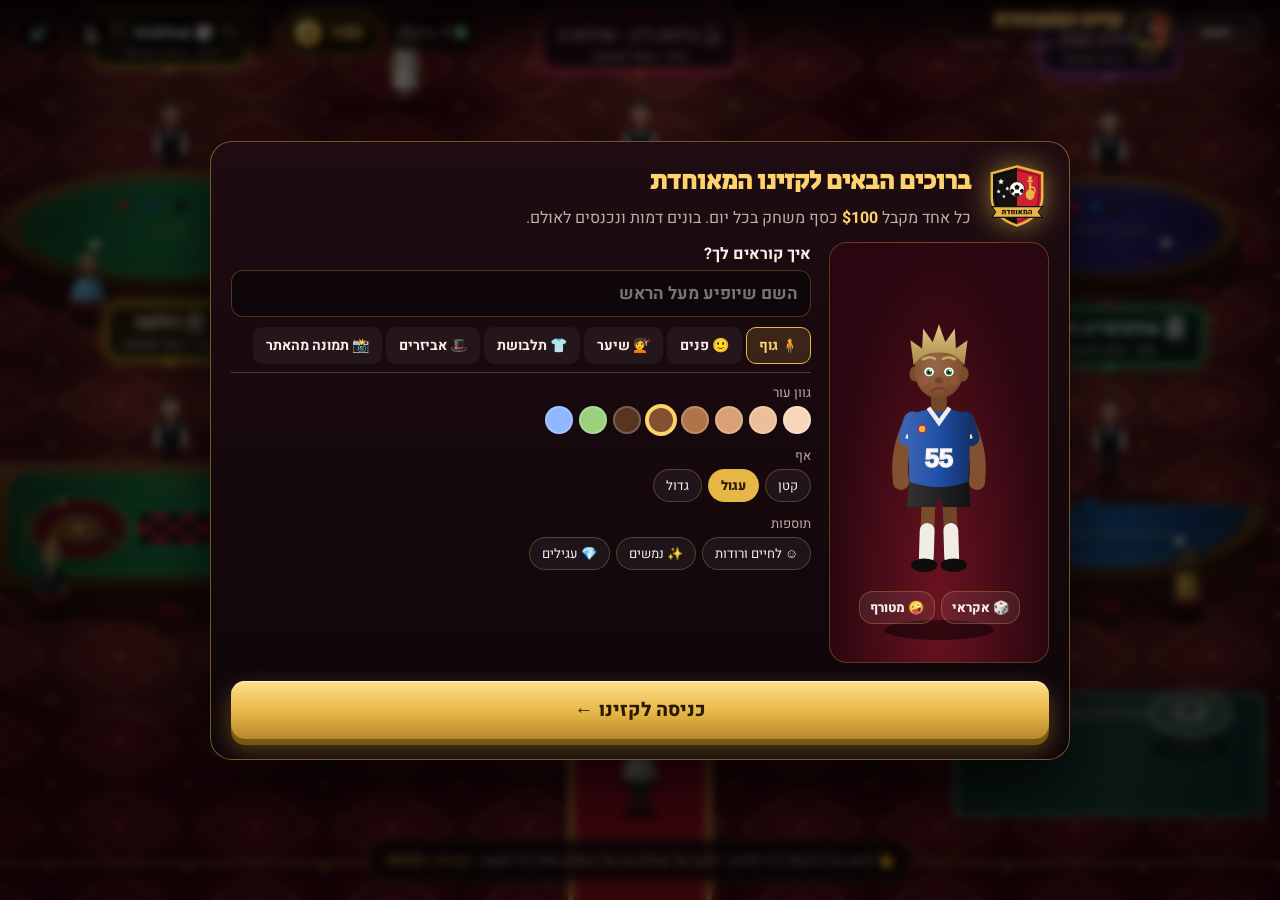
==== commit 640930d5: "Casino: grant broc a 10000 balance top-up" ====
--- a/casino.html
+++ b/casino.html
@@ -59,7 +59,7 @@
 
     <noscript><p class="nojs">הקזינו צריך JavaScript כדי לעבוד.</p></noscript>
 
-    <script src="casino/core.js?v=18"></script>
+    <script src="casino/core.js?v=22"></script>
     <script src="casino/avatar.js?v=17"></script>
     <script src="casino/table.js?v=15"></script>
     <script src="casino/games/bj.js?v=18"></script>
